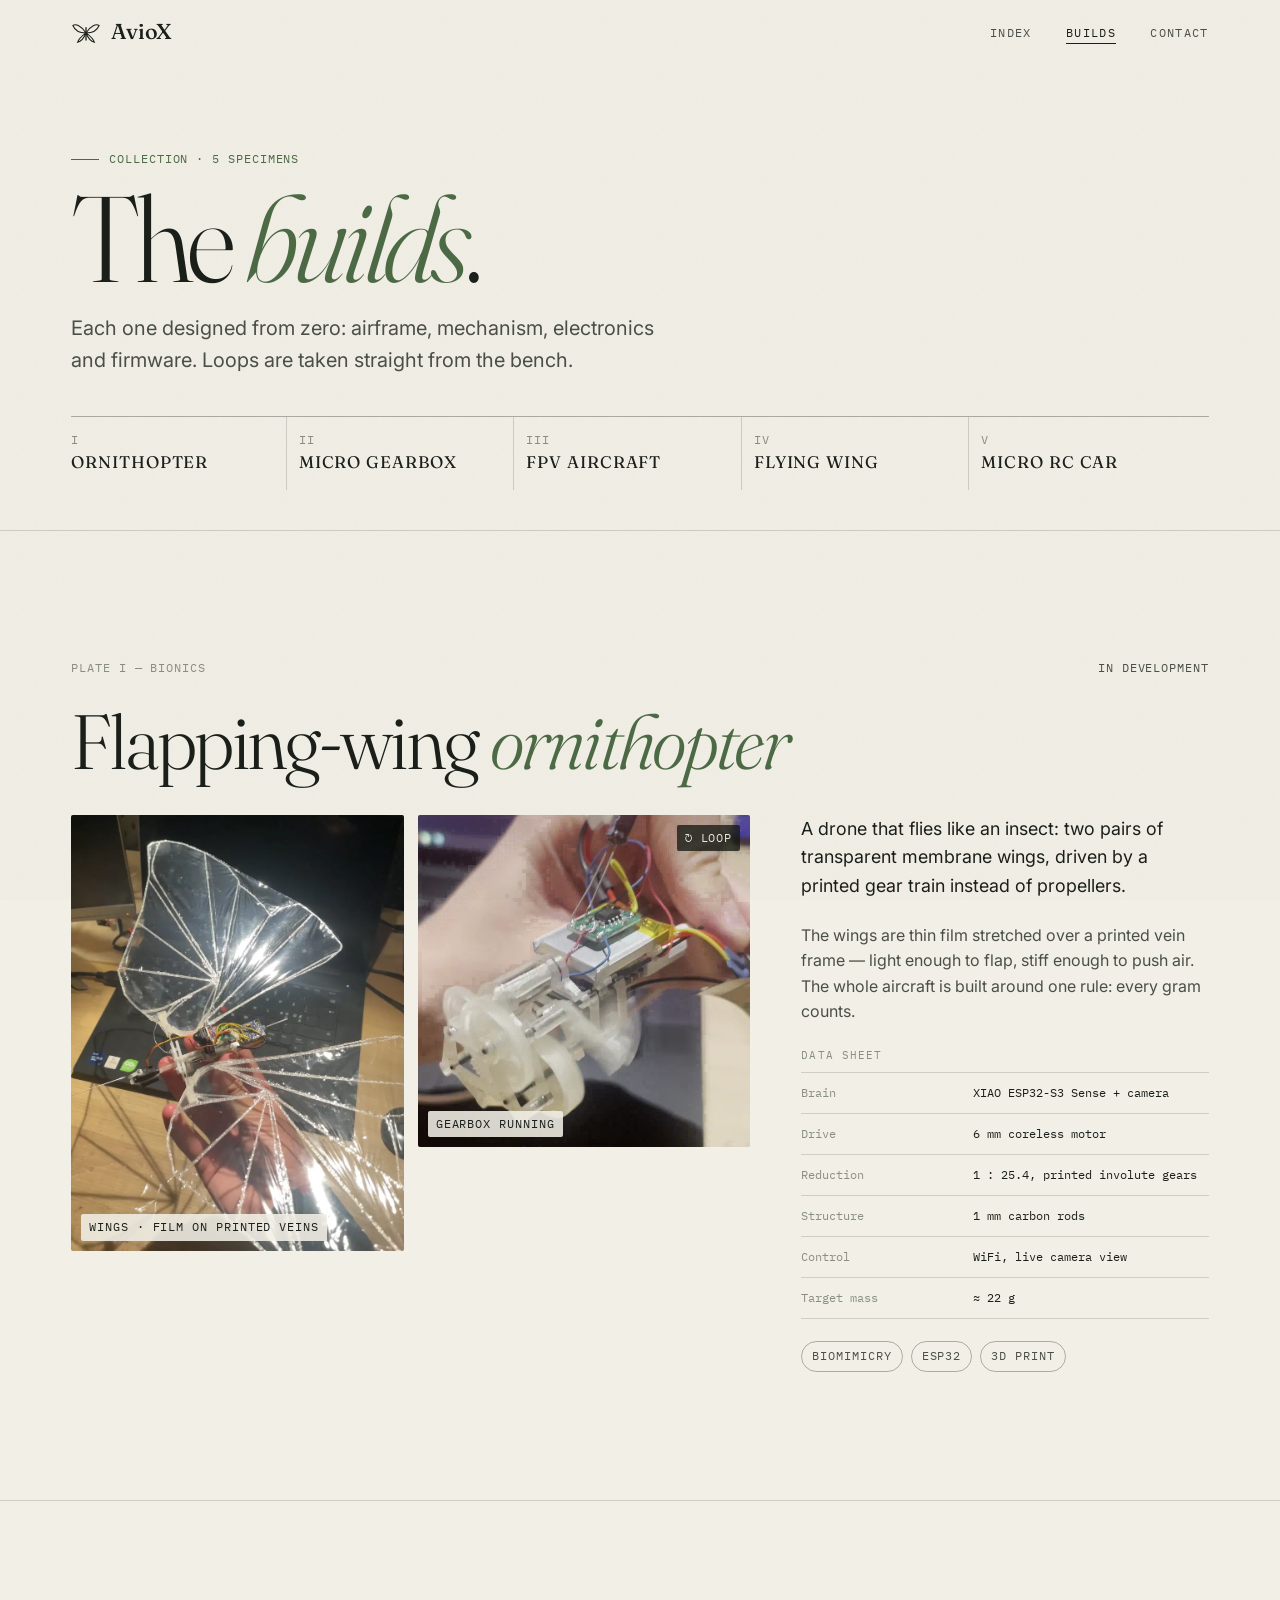
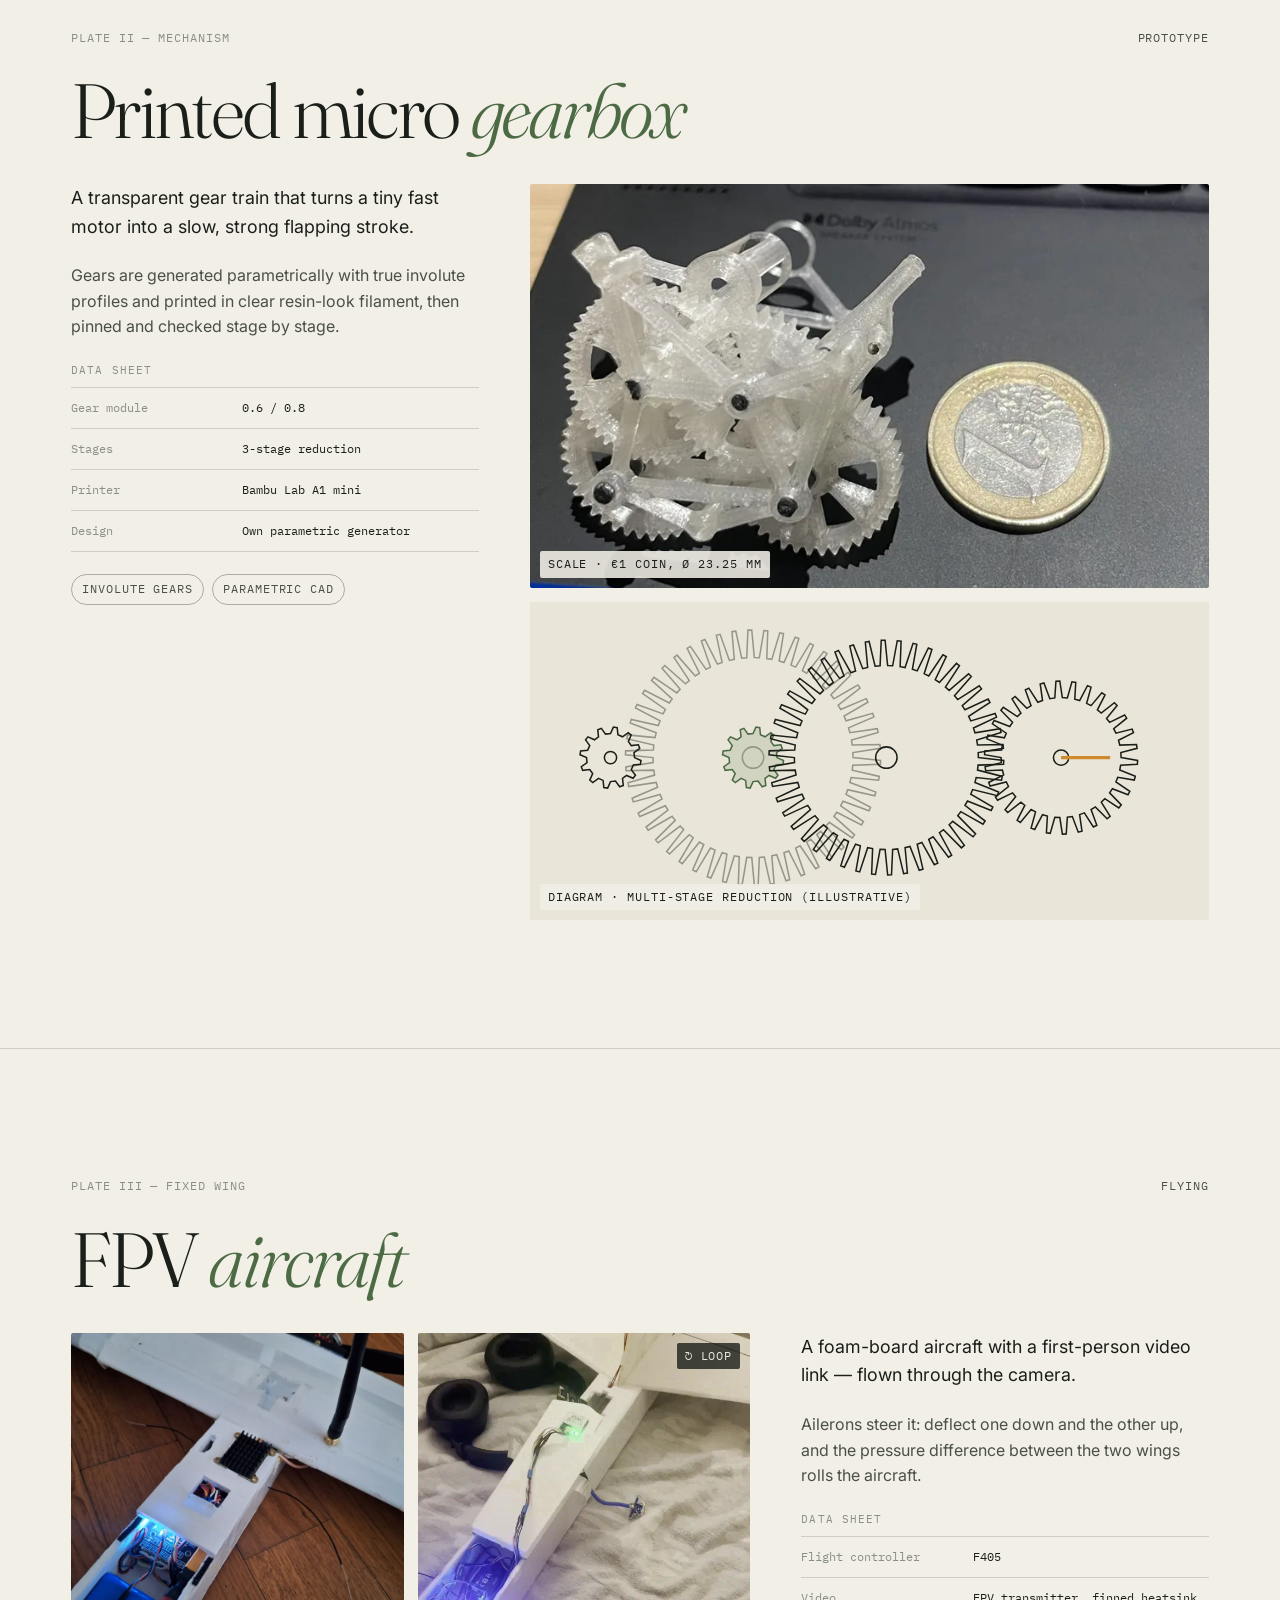
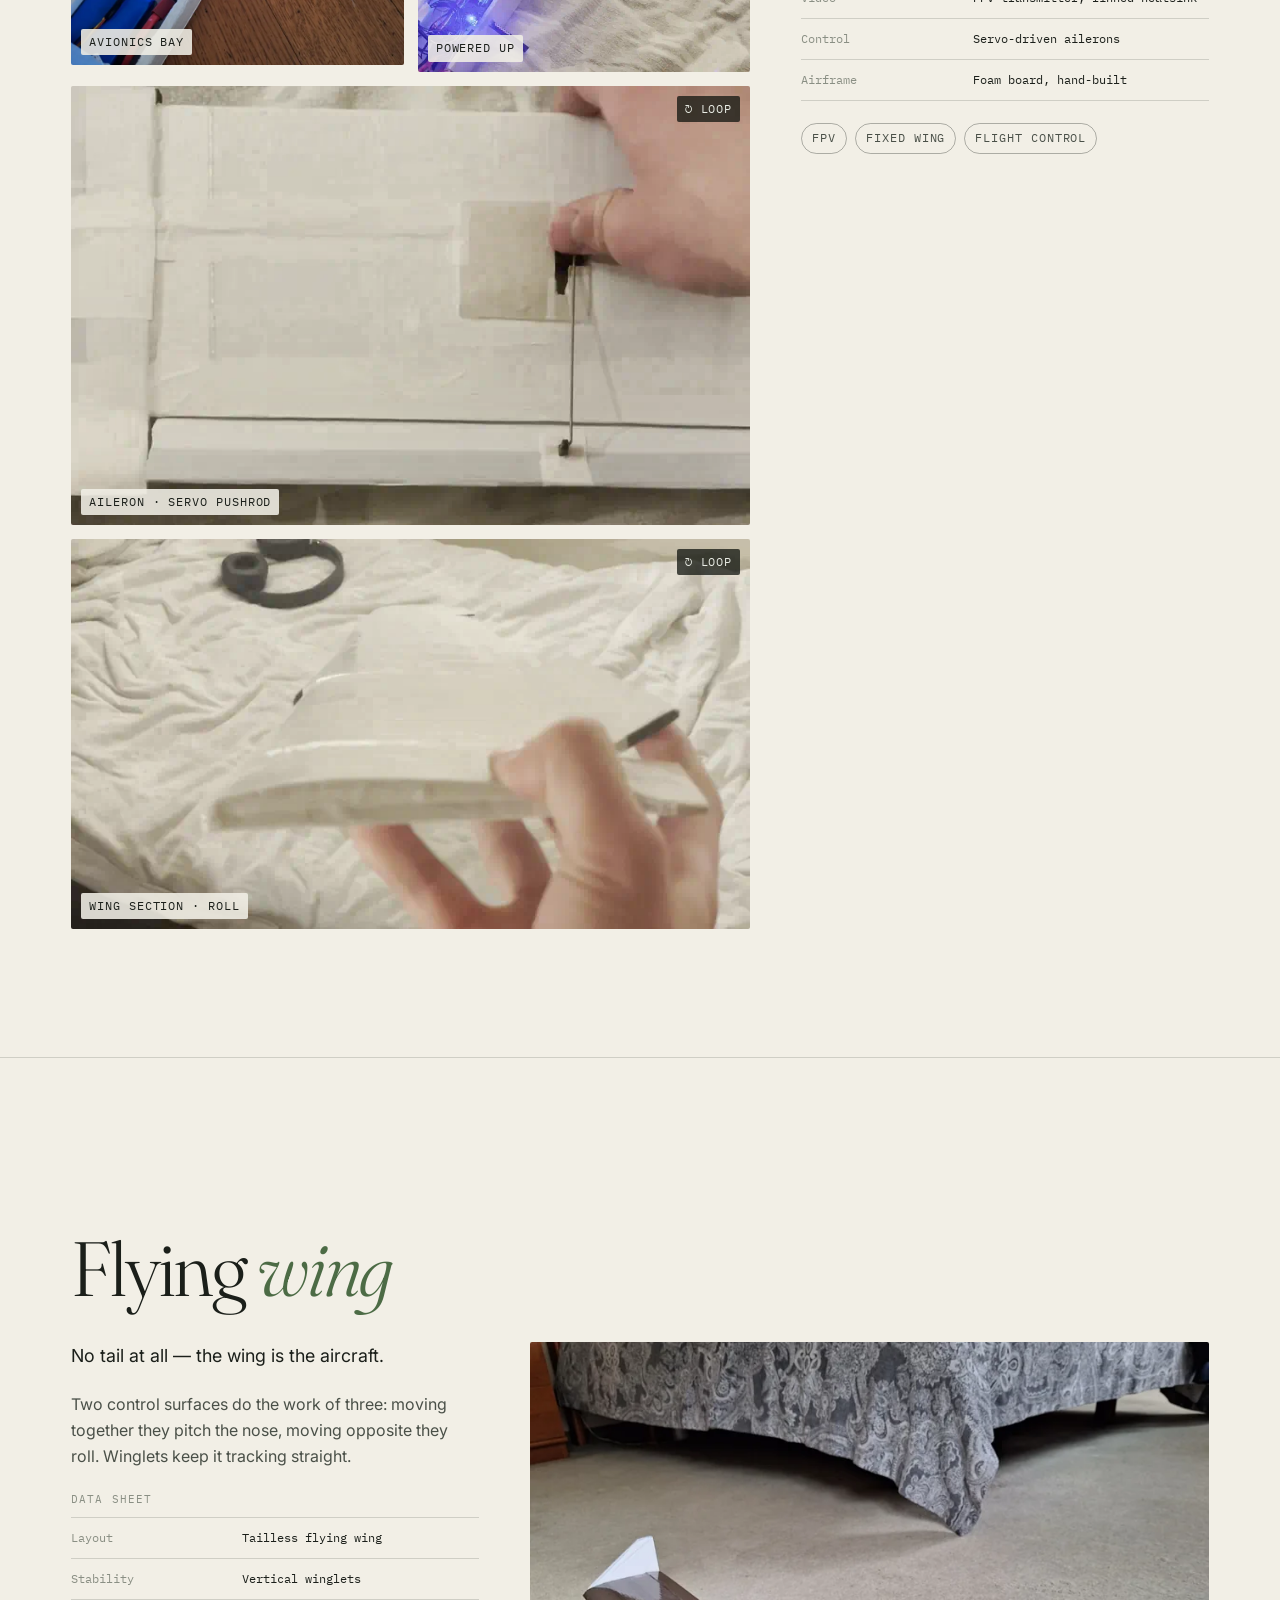
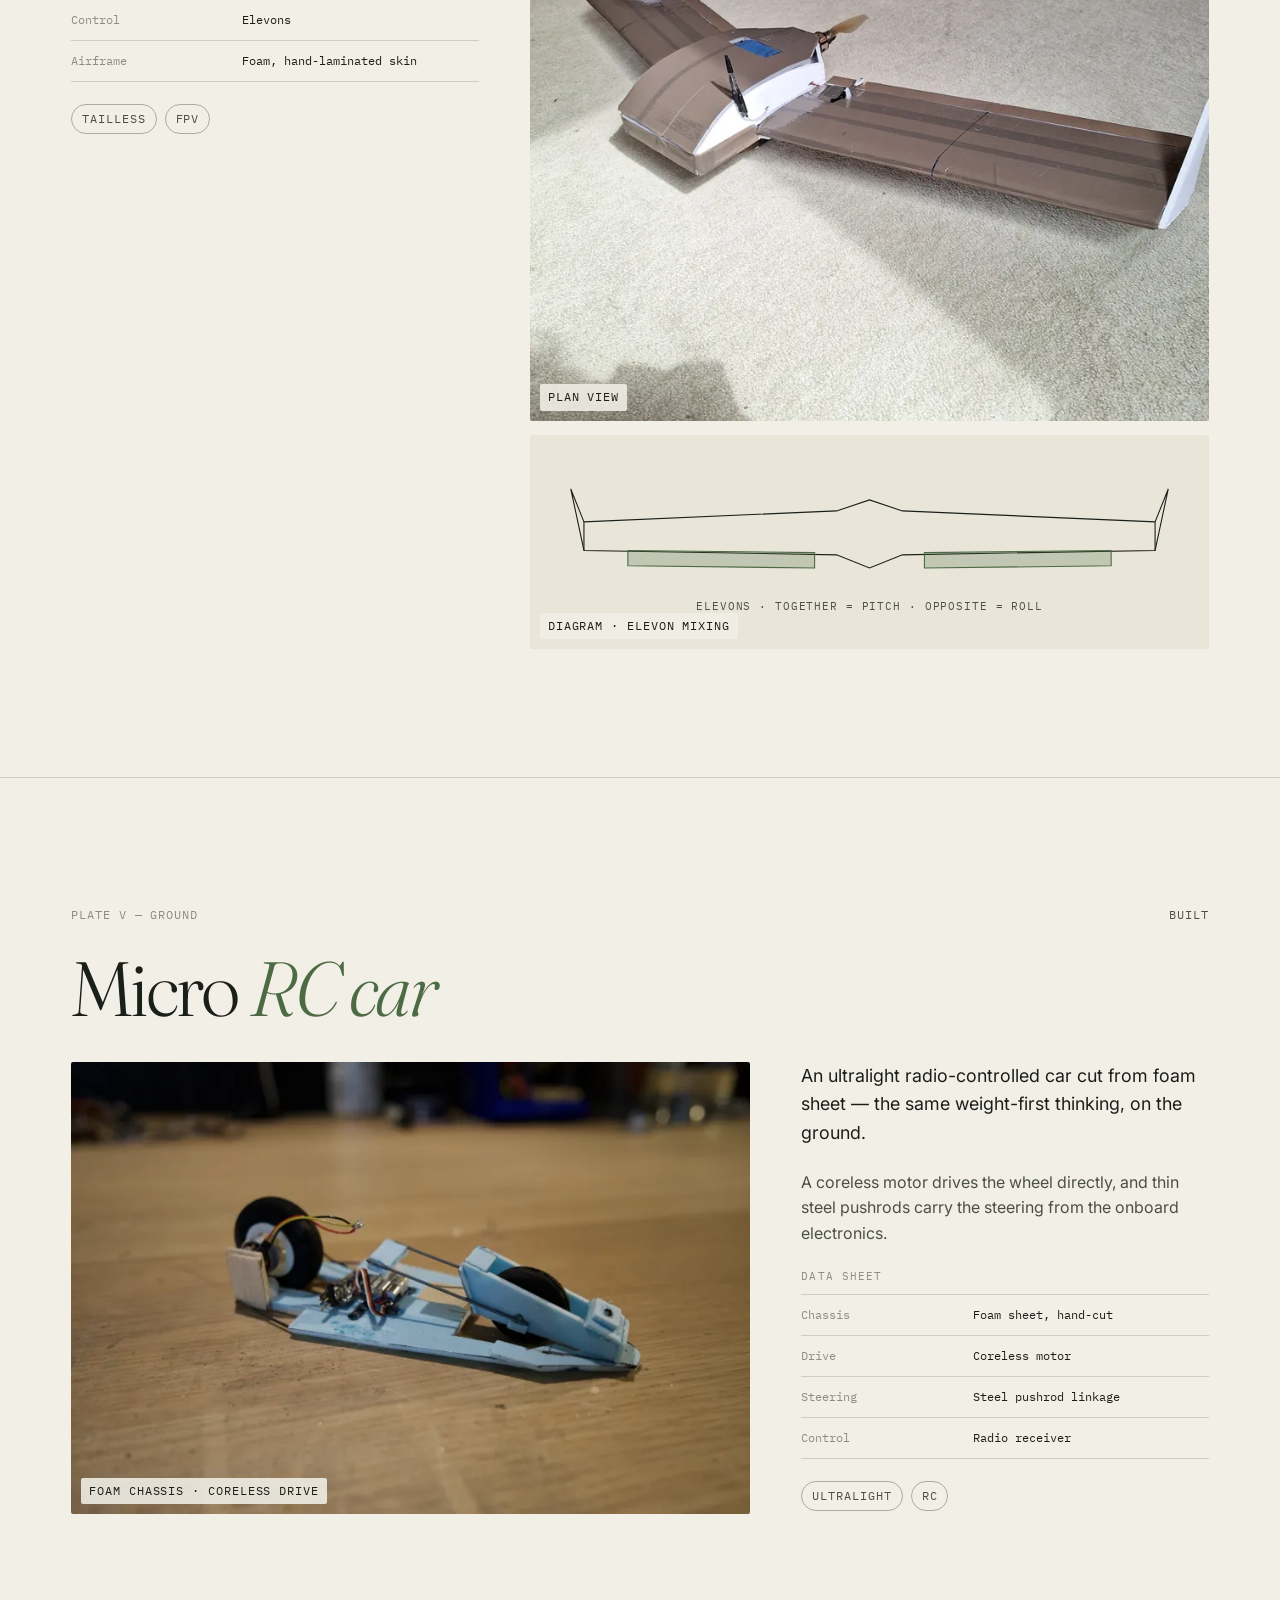
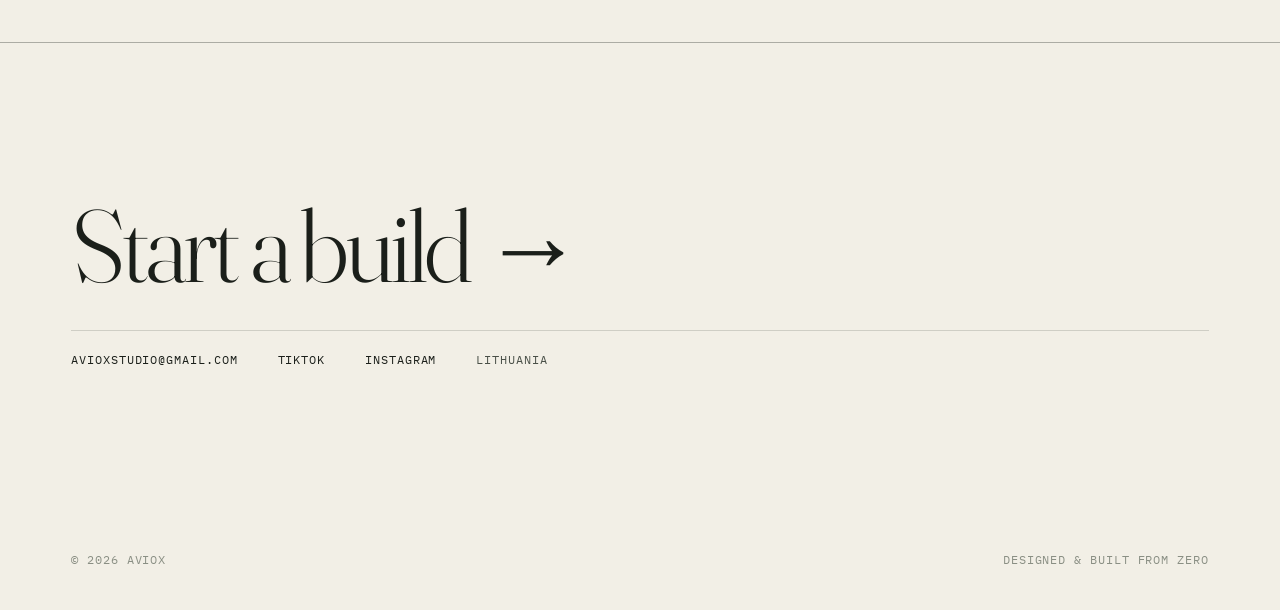
==== builds.html @ 26eced20 "Site v6: full homepage + Builds page with photos and animations Replaces the minimal single-file sit" ====
<!doctype html>
<html lang="en">
<head>
<meta charset="utf-8">
<meta name="viewport" content="width=device-width,initial-scale=1">
<title>Builds — AvioX ornithopters, FPV drones &amp; micro mechanisms</title>
<meta name="description" content="AvioX builds: a flapping-wing ornithopter, a printed micro gearbox, a fixed-wing FPV drone, a flying wing and a micro RC car — all designed and built from scratch.">
<link rel="canonical" href="https://aviox.pro/builds.html">
<meta name="theme-color" content="#f2efe6">
<meta property="og:type" content="website">
<meta property="og:site_name" content="AvioX">
<meta property="og:title" content="AvioX — builds">
<meta property="og:description" content="Ornithopter, micro gearbox, FPV aircraft, flying wing and micro RC car.">
<meta property="og:url" content="https://aviox.pro/builds.html">
<meta property="og:image" content="https://aviox.pro/media/og.jpg">
<meta name="twitter:card" content="summary_large_image">
<link rel="icon" href="favicon.svg" type="image/svg+xml"><link rel="icon" href="favicon-192.png" sizes="192x192" type="image/png"><link rel="apple-touch-icon" href="favicon-192.png">
<link rel="preconnect" href="https://fonts.googleapis.com"><link rel="preconnect" href="https://fonts.gstatic.com" crossorigin>
<link href="https://fonts.googleapis.com/css2?family=Fraunces:ital,opsz,wght@0,9..144,300;0,9..144,400;0,9..144,500;1,9..144,300;1,9..144,400&family=IBM+Plex+Mono:wght@400;500&family=Inter:wght@400;500&display=swap" rel="stylesheet">
<link rel="stylesheet" href="style.css">
<script type="application/ld+json">
{"@context":"https://schema.org","@type":"CollectionPage","name":"AvioX builds","url":"https://aviox.pro/builds.html","isPartOf":{"@type":"WebSite","name":"AvioX","url":"https://aviox.pro/"}}
</script>
</head>
<body>

<nav class="nav" aria-label="Main">
  <div class="wrap">
    <a class="brand" href="./" aria-label="AvioX home">
      <svg viewBox="0 0 32 32" aria-hidden="true"><path d="M16 17 C11 9 5 7 2 9 C4 14 9 17 16 17Z M16 17 C21 9 27 7 30 9 C28 14 23 17 16 17Z M16 17 C12 20 8 24 7 27 C11 26 14 22 16 17Z M16 17 C20 20 24 24 25 27 C21 26 18 22 16 17Z" fill="none" stroke="currentColor" stroke-width="1.1"/><line x1="16" y1="11" x2="16" y2="25" stroke="currentColor" stroke-width="1.4"/></svg>
      AvioX
    </a>
    <ul>
      <li><a class="link" href="./">Index</a></li>
      <li><a class="link" href="builds.html" aria-current="page">Builds</a></li>
      <li><a class="link" href="./#contact">Contact</a></li>
    </ul>
  </div>
</nav>

<header class="page-hero">
  <div class="wrap">
    <div class="eyebrow mono rv">Collection · 5 specimens</div>
    <h1 class="rv">The <em>builds</em>.</h1>
    <p class="lede rv">Each one designed from zero: airframe, mechanism, electronics and firmware. Loops are taken straight from the bench.</p>
    <ol class="index-list mono rv">
      <li><a href="#ornithopter"><span class="n">I</span><b>Ornithopter</b></a></li>
      <li><a href="#gearbox"><span class="n">II</span><b>Micro gearbox</b></a></li>
      <li><a href="#fpv-plane"><span class="n">III</span><b>FPV aircraft</b></a></li>
      <li><a href="#fpv-wing"><span class="n">IV</span><b>Flying wing</b></a></li>
      <li><a href="#micro-car"><span class="n">V</span><b>Micro RC car</b></a></li>
    </ol>
  </div>
</header>

<main>
<div class="specimens">

  <!-- I -->
  <section class="specimen" id="ornithopter">
    <div class="wrap">
      <div class="spec-top rv"><span class="mono plate-no">Plate I — Bionics</span><span class="mono muted">In development</span></div>
      <h2 class="rv">Flapping-wing <em>ornithopter</em></h2>
      <div class="spec-body">
        <div class="spec-media two">
          <figure class="rv" data-full="media/ornithopter-wings-1600.webp" style="aspect-ratio:960/1259">
            <img src="media/ornithopter-wings-800.webp" alt="Ornithopter held in hand: clear film wings with printed vein frame, ESP32 board and wiring" loading="lazy" width="800" height="1049">
            <figcaption class="mono">Wings · film on printed veins</figcaption>
          </figure>
          <figure class="rv" style="aspect-ratio:1/1;cursor:default">
            <img src="media/gearbox-flap.webp" alt="Loop: the ornithopter gearbox running, crank arms driving the flapping rods" loading="lazy" width="640" height="640">
            <span class="loop-badge mono">Loop</span>
            <figcaption class="mono">Gearbox running</figcaption>
          </figure>
        </div>
        <div class="spec-side rv">
          <p>A drone that flies like an insect: two pairs of transparent membrane wings, driven by a printed gear train instead of propellers.</p>
          <p>The wings are thin film stretched over a printed vein frame — light enough to flap, stiff enough to push air. The whole aircraft is built around one rule: every gram counts.</p>
          <table class="datasheet">
            <caption>Data sheet</caption>
            <tr><th>Brain</th><td>XIAO ESP32-S3 Sense + camera</td></tr>
            <tr><th>Drive</th><td>6 mm coreless motor</td></tr>
            <tr><th>Reduction</th><td>1 : 25.4, printed involute gears</td></tr>
            <tr><th>Structure</th><td>1 mm carbon rods</td></tr>
            <tr><th>Control</th><td>WiFi, live camera view</td></tr>
            <tr><th>Target mass</th><td>≈ 22 g</td></tr>
          </table>
          <div class="chips mono"><span class="chip">Biomimicry</span><span class="chip">ESP32</span><span class="chip">3D print</span></div>
        </div>
      </div>
    </div>
  </section>

  <!-- II -->
  <section class="specimen" id="gearbox">
    <div class="wrap">
      <div class="spec-top rv"><span class="mono plate-no">Plate II — Mechanism</span><span class="mono muted">Prototype</span></div>
      <h2 class="rv">Printed micro <em>gearbox</em></h2>
      <div class="spec-body">
        <div class="spec-media">
          <figure class="rv" data-full="media/gearbox-coin-1600.webp" style="aspect-ratio:1110/660">
            <img src="media/gearbox-coin-800.webp" alt="Clear printed gearbox with black pins next to a one euro coin for scale" loading="lazy" width="800" height="476">
            <figcaption class="mono">Scale · €1 coin, Ø 23.25 mm</figcaption>
          </figure>
          <figure class="rv" style="cursor:default;background:var(--paper-2);padding:10px">
            <svg viewBox="20 0 430 190" data-gears="3" aria-label="Animated gear train" style="fill:none;stroke:#1b1f1a;stroke-width:1;width:100%;height:auto">
              <g data-gear="66 95 12 18" data-period="3"><circle cx="66" cy="95" r="4"/></g>
              <g data-gear="159 95 50 75" data-period="12.5" data-dir="-1" style="opacity:.4"><circle cx="159" cy="95" r="7"/></g>
              <g data-gear="159 95 12 18" data-period="12.5" data-dir="-1" style="stroke:#4c6b45;fill:rgba(134,160,124,.25)"></g>
              <g data-gear="246 95 46 69" data-period="47.9"><circle cx="246" cy="95" r="7"/></g>
              <g data-gear="360 95 30 45" data-period="31.25" data-dir="-1"><circle cx="360" cy="95" r="5"/><line x1="360" y1="95" x2="392" y2="95" style="stroke:#d08a2e;stroke-width:2"/></g>
            </svg>
            <figcaption class="mono">Diagram · multi-stage reduction (illustrative)</figcaption>
          </figure>
        </div>
        <div class="spec-side rv">
          <p>A transparent gear train that turns a tiny fast motor into a slow, strong flapping stroke.</p>
          <p>Gears are generated parametrically with true involute profiles and printed in clear resin-look filament, then pinned and checked stage by stage.</p>
          <table class="datasheet">
            <caption>Data sheet</caption>
            <tr><th>Gear module</th><td>0.6 / 0.8</td></tr>
            <tr><th>Stages</th><td>3-stage reduction</td></tr>
            <tr><th>Printer</th><td>Bambu Lab A1 mini</td></tr>
            <tr><th>Design</th><td>Own parametric generator</td></tr>
          </table>
          <div class="chips mono"><span class="chip">Involute gears</span><span class="chip">Parametric CAD</span></div>
        </div>
      </div>
    </div>
  </section>

  <!-- III -->
  <section class="specimen" id="fpv-plane">
    <div class="wrap">
      <div class="spec-top rv"><span class="mono plate-no">Plate III — Fixed wing</span><span class="mono muted">Flying</span></div>
      <h2 class="rv">FPV <em>aircraft</em></h2>
      <div class="spec-body">
        <div class="spec-media two">
          <figure class="rv" data-full="media/fpv-avionics-1600.webp" style="aspect-ratio:1/1">
            <img src="media/fpv-avionics-800.webp" alt="Open fuselage showing F405 flight controller, battery, wiring and a finned video transmitter" loading="lazy" width="800" height="800">
            <figcaption class="mono">Avionics bay</figcaption>
          </figure>
          <figure class="rv" style="aspect-ratio:640/652;cursor:default">
            <img src="media/avionics-glow.webp" alt="Loop: flight controller LEDs glowing inside the fuselage" loading="lazy" width="640" height="652">
            <span class="loop-badge mono">Loop</span>
            <figcaption class="mono">Powered up</figcaption>
          </figure>
          <figure class="rv wide" style="aspect-ratio:720/466;cursor:default">
            <img src="media/aileron-servo.webp" alt="Loop: aileron moved by a servo pushrod on the wing" loading="lazy" width="720" height="466">
            <span class="loop-badge mono">Loop</span>
            <figcaption class="mono">Aileron · servo pushrod</figcaption>
          </figure>
          <figure class="rv wide" style="aspect-ratio:720/414;cursor:default">
            <img src="media/wing-section.webp" alt="Loop: wing section tilting to show how aileron deflection changes pressure" loading="lazy" width="720" height="414">
            <span class="loop-badge mono">Loop</span>
            <figcaption class="mono">Wing section · roll</figcaption>
          </figure>
        </div>
        <div class="spec-side rv">
          <p>A foam-board aircraft with a first-person video link — flown through the camera.</p>
          <p>Ailerons steer it: deflect one down and the other up, and the pressure difference between the two wings rolls the aircraft.</p>
          <table class="datasheet">
            <caption>Data sheet</caption>
            <tr><th>Flight controller</th><td>F405</td></tr>
            <tr><th>Video</th><td>FPV transmitter, finned heatsink</td></tr>
            <tr><th>Control</th><td>Servo-driven ailerons</td></tr>
            <tr><th>Airframe</th><td>Foam board, hand-built</td></tr>
          </table>
          <div class="chips mono"><span class="chip">FPV</span><span class="chip">Fixed wing</span><span class="chip">Flight control</span></div>
        </div>
      </div>
    </div>
  </section>

  <!-- IV -->
  <section class="specimen" id="fpv-wing">
    <div class="wrap">
      <div class="spec-top rv"><span class="mono plate-no">Plate IV — Tailless</span><span class="mono muted">Flying</span></div>
      <h2 class="rv">Flying <em>wing</em></h2>
      <div class="spec-body">
        <div class="spec-media">
          <figure class="rv" data-full="media/flying-wing-1600.webp" style="aspect-ratio:1/1">
            <img src="media/flying-wing-800.webp" alt="Tailless flying-wing drone with winglets, central pod and propeller" loading="lazy" width="800" height="800">
            <figcaption class="mono">Plan view</figcaption>
          </figure>
          <figure class="rv" style="cursor:default;background:var(--paper-2);padding:10px">
            <svg viewBox="0 0 600 170" aria-label="Animated diagram of elevons moving together for pitch and opposite for roll" style="width:100%;height:auto;fill:none;stroke:#1b1f1a;stroke-width:1">
              <path d="M40 70 L270 60 L300 50 L330 60 L560 70 L560 96 L330 100 L300 112 L270 100 L40 96 Z"/>
              <path d="M40 70 L28 40 L40 96" /><path d="M560 70 L572 40 L560 96"/>
              <g class="elevon-l"><path d="M80 96 L250 98 L250 112 L80 110 Z" style="fill:rgba(76,107,69,.25);stroke:#4c6b45"/></g>
              <g class="elevon-r"><path d="M350 98 L520 96 L520 110 L350 112 Z" style="fill:rgba(76,107,69,.25);stroke:#4c6b45"/></g>
              <text x="300" y="150" text-anchor="middle" style="font:10px 'IBM Plex Mono',monospace;letter-spacing:.08em;fill:#4a5048;stroke:none">ELEVONS · TOGETHER = PITCH · OPPOSITE = ROLL</text>
            </svg>
            <figcaption class="mono">Diagram · elevon mixing</figcaption>
          </figure>
        </div>
        <div class="spec-side rv">
          <p>No tail at all — the wing is the aircraft.</p>
          <p>Two control surfaces do the work of three: moving together they pitch the nose, moving opposite they roll. Winglets keep it tracking straight.</p>
          <table class="datasheet">
            <caption>Data sheet</caption>
            <tr><th>Layout</th><td>Tailless flying wing</td></tr>
            <tr><th>Stability</th><td>Vertical winglets</td></tr>
            <tr><th>Control</th><td>Elevons</td></tr>
            <tr><th>Airframe</th><td>Foam, hand-laminated skin</td></tr>
          </table>
          <div class="chips mono"><span class="chip">Tailless</span><span class="chip">FPV</span></div>
        </div>
      </div>
    </div>
  </section>

  <!-- V -->
  <section class="specimen" id="micro-car">
    <div class="wrap">
      <div class="spec-top rv"><span class="mono plate-no">Plate V — Ground</span><span class="mono muted">Built</span></div>
      <h2 class="rv">Micro <em>RC car</em></h2>
      <div class="spec-body">
        <div class="spec-media">
          <figure class="rv wide" data-full="media/micro-car-1600.webp" style="aspect-ratio:3/2">
            <img src="media/micro-car-800.webp" alt="Ultralight RC car with blue foam chassis, coreless motor, receiver and pushrods" loading="lazy" width="800" height="533">
            <figcaption class="mono">Foam chassis · coreless drive</figcaption>
          </figure>
        </div>
        <div class="spec-side rv">
          <p>An ultralight radio-controlled car cut from foam sheet — the same weight-first thinking, on the ground.</p>
          <p>A coreless motor drives the wheel directly, and thin steel pushrods carry the steering from the onboard electronics.</p>
          <table class="datasheet">
            <caption>Data sheet</caption>
            <tr><th>Chassis</th><td>Foam sheet, hand-cut</td></tr>
            <tr><th>Drive</th><td>Coreless motor</td></tr>
            <tr><th>Steering</th><td>Steel pushrod linkage</td></tr>
            <tr><th>Control</th><td>Radio receiver</td></tr>
          </table>
          <div class="chips mono"><span class="chip">Ultralight</span><span class="chip">RC</span></div>
        </div>
      </div>
    </div>
  </section>
</div>

  <section class="band contact" id="contact">
    <div class="wrap">
      <h2 class="rv"><a href="mailto:avioxstudio@gmail.com">Start a build →</a></h2>
      <div class="contact-row mono rv">
        <a href="mailto:avioxstudio@gmail.com">avioxstudio@gmail.com</a>
        <a href="https://www.tiktok.com/@www.aviox.lt" rel="me noopener" target="_blank">TikTok</a>
        <a href="https://www.instagram.com/www.aviox.lt/" rel="me noopener" target="_blank">Instagram</a>
        <span class="muted">Lithuania</span>
      </div>
    </div>
  </section>
</main>

<div class="lightbox" role="dialog" aria-label="Image viewer"><img alt=""></div>
<footer><div class="wrap mono"><span>© 2026 AvioX</span><span>Designed &amp; built from zero</span></div></footer>
<script src="main.js" defer></script>
</body>
</html>
---- style.css ----
/* AvioX — specimen-plate design system
   Nature (vellum, moss, wing veins) + engineering (hairlines, mono labels, LED amber) */
:root{
  --paper:#f2efe6; --paper-2:#e9e5d8; --ink:#1b1f1a; --ink-2:#4a5048; --ink-3:#8a8f84;
  --hair:rgba(27,31,26,.16); --hair-2:rgba(27,31,26,.32);
  --moss:#4c6b45; --moss-2:#86a07c; --amber:#d08a2e; --sky:#5f8796;
  --night:#11140f; --night-2:#1a1f18; --glow:#9db8ff;
  --serif:"Fraunces",Georgia,serif; --sans:"Inter",system-ui,sans-serif; --mono:"IBM Plex Mono",ui-monospace,monospace;
  --gutter:clamp(16px,4vw,56px); --max:1240px;
}
*{box-sizing:border-box;margin:0;padding:0}
html{scroll-behavior:smooth}
body{background:var(--paper);color:var(--ink);font:16px/1.6 var(--sans);-webkit-font-smoothing:antialiased;overflow-x:hidden}
img{display:block;max-width:100%;height:auto}
a{color:inherit}
::selection{background:var(--moss);color:var(--paper)}

/* paper grain */
body::before{content:"";position:fixed;inset:0;pointer-events:none;z-index:100;opacity:.35;mix-blend-mode:multiply;
  background-image:url("data:image/svg+xml,%3Csvg xmlns='http://www.w3.org/2000/svg' width='160' height='160'%3E%3Cfilter id='n'%3E%3CfeTurbulence type='fractalNoise' baseFrequency='.9' numOctaves='2' stitchTiles='stitch'/%3E%3CfeColorMatrix values='0 0 0 0 .1 0 0 0 0 .1 0 0 0 0 .08 0 0 0 .09 0'/%3E%3C/filter%3E%3Crect width='100%25' height='100%25' filter='url(%23n)'/%3E%3C/svg%3E")}

.wrap{max-width:var(--max);margin:0 auto;padding:0 var(--gutter)}
.mono{font-family:var(--mono);font-size:.72rem;letter-spacing:.08em;text-transform:uppercase}
.muted{color:var(--ink-2)}

/* ---------- nav ---------- */
.nav{position:fixed;top:0;left:0;right:0;z-index:50;transition:background .4s,border-color .4s;border-bottom:1px solid transparent}
.nav.scrolled{background:rgba(242,239,230,.86);backdrop-filter:blur(10px);-webkit-backdrop-filter:blur(10px);border-color:var(--hair)}
.nav .wrap{display:flex;align-items:center;justify-content:space-between;height:64px}
.brand{display:flex;align-items:center;gap:10px;text-decoration:none;font-family:var(--serif);font-size:1.35rem;font-weight:500;letter-spacing:-.01em}
.brand svg{width:30px;height:30px}
.nav ul{display:flex;gap:clamp(14px,3vw,34px);list-style:none}
.nav a.link{text-decoration:none;font-family:var(--mono);font-size:.72rem;letter-spacing:.12em;text-transform:uppercase;color:var(--ink-2);position:relative;padding:4px 0}
.nav a.link::after{content:"";position:absolute;left:0;right:100%;bottom:0;height:1px;background:var(--ink);transition:right .35s ease}
.nav a.link:hover::after,.nav a.link[aria-current]::after{right:0}
.nav a.link[aria-current]{color:var(--ink)}

/* ---------- hero ---------- */
.hero{position:relative;min-height:100svh;display:grid;align-items:center;padding:96px 0 48px;overflow:hidden}
#flow{position:absolute;inset:0;width:100%;height:100%}
.hero .wrap{position:relative;z-index:2;width:100%}
.hero-grid{display:grid;grid-template-columns:1.05fr .95fr;gap:40px;align-items:center}
.eyebrow{display:flex;align-items:center;gap:10px;color:var(--moss)}
.eyebrow::before{content:"";width:28px;height:1px;background:currentColor}
h1.title{font-family:var(--serif);font-weight:300;font-size:clamp(4.2rem,13vw,10.5rem);line-height:.86;letter-spacing:-.045em;margin:18px 0 22px}
h1.title em{font-style:italic;font-weight:300;color:var(--moss)}
.lede{font-size:clamp(1.05rem,1.6vw,1.25rem);max-width:30em;color:var(--ink-2)}
.lede strong{color:var(--ink);font-weight:500}
.hero-cta{display:flex;flex-wrap:wrap;gap:12px;margin-top:30px}
.btn{display:inline-flex;align-items:center;gap:10px;padding:13px 20px;border:1px solid var(--ink);border-radius:999px;text-decoration:none;font-family:var(--mono);font-size:.72rem;letter-spacing:.12em;text-transform:uppercase;transition:background .3s,color .3s}
.btn.solid{background:var(--ink);color:var(--paper)}
.btn:hover{background:var(--moss);border-color:var(--moss);color:var(--paper)}
.btn svg{width:14px;height:14px}
.hero-specimen{position:relative;aspect-ratio:1/1;max-width:560px;justify-self:end;width:100%}
.hero-specimen svg{width:100%;height:100%;overflow:visible}
.hero-foot{position:absolute;left:0;right:0;bottom:22px;z-index:2}
.hero-foot .wrap{display:flex;justify-content:space-between;gap:16px;color:var(--ink-3)}
.scroll-cue{display:flex;align-items:center;gap:10px}
.scroll-cue i{width:1px;height:34px;background:var(--hair-2);position:relative;overflow:hidden}
.scroll-cue i::after{content:"";position:absolute;left:0;top:-40%;width:1px;height:40%;background:var(--ink);animation:drip 2.2s ease-in-out infinite}
@keyframes drip{to{top:110%}}

/* flapping wing specimen */
.wing-l,.wing-r{transform-box:view-box;transform-origin:280px 300px}
.wing-l{animation:flapL 1.6s cubic-bezier(.45,0,.55,1) infinite}
.wing-r{animation:flapR 1.6s cubic-bezier(.45,0,.55,1) infinite}
/* plan view: a flapping wing reads as span foreshortening + a little sweep */
@keyframes flapL{0%,100%{transform:scaleX(1) rotate(0)}45%{transform:scaleX(.34) rotate(-7deg)}55%{transform:scaleX(.34) rotate(-7deg)}}
@keyframes flapR{0%,100%{transform:scaleX(1) rotate(0)}45%{transform:scaleX(.34) rotate(7deg)}55%{transform:scaleX(.34) rotate(7deg)}}
.body-line{stroke:var(--ink);stroke-width:1.4;fill:none;vector-effect:non-scaling-stroke}
.vein{fill:none;stroke:var(--ink);stroke-width:.9;vector-effect:non-scaling-stroke}
.membrane{fill:rgba(134,160,124,.10);stroke:var(--ink);stroke-width:1.2;vector-effect:non-scaling-stroke}
.callout line,.callout path{stroke:var(--ink-2);stroke-width:.8;fill:none;vector-effect:non-scaling-stroke;stroke-dasharray:3 3}
.callout text{font-family:var(--mono);font-size:10px;letter-spacing:.08em;fill:var(--ink-2);text-transform:uppercase}
.callout circle{fill:var(--paper);stroke:var(--ink);stroke-width:1}

/* ---------- sections ---------- */
section{position:relative}
.band{padding:clamp(80px,12vw,160px) 0}
.sec-head{display:grid;grid-template-columns:200px 1fr;gap:32px;margin-bottom:clamp(40px,6vw,72px)}
.sec-head .idx{color:var(--ink-3);padding-top:14px;border-top:1px solid var(--hair-2)}
.sec-head h2{font-family:var(--serif);font-weight:300;font-size:clamp(2.2rem,5.4vw,4.2rem);line-height:1;letter-spacing:-.03em;max-width:16em}
.sec-head h2 em{color:var(--moss)}
.sec-head p{margin-top:18px;max-width:38em;color:var(--ink-2)}

/* disciplines */
.disciplines{display:grid;grid-template-columns:repeat(3,1fr);border-top:1px solid var(--hair-2)}
.disc{padding:30px 28px 36px 0;border-right:1px solid var(--hair)}
.disc+.disc{padding-left:28px}
.disc:last-child{border-right:0}
.disc svg{width:100%;height:120px;margin-bottom:22px}
.disc h3{font-family:var(--serif);font-weight:400;font-size:1.6rem;letter-spacing:-.01em;margin-bottom:10px}
.disc p{color:var(--ink-2);font-size:.95rem}
.disc .mono{color:var(--moss);display:block;margin-bottom:12px}

/* scale strip */
.scale{background:var(--paper-2);border-block:1px solid var(--hair)}
.scale-grid{display:grid;grid-template-columns:1fr 1fr;gap:clamp(30px,6vw,80px);align-items:center}
.scale figure{position:relative}
.scale figure img{border-radius:2px}
.ruler{display:flex;align-items:flex-end;height:22px;margin-top:14px;border-bottom:1px solid var(--ink)}
.ruler i{flex:1;border-left:1px solid var(--ink);height:6px}
.ruler i:nth-child(5n+1){height:12px}
.ruler i:nth-child(10n+1){height:20px}
.stats{display:grid;grid-template-columns:1fr 1fr;gap:1px;background:var(--hair);border:1px solid var(--hair);margin-top:30px}
.stat{background:var(--paper-2);padding:20px}
.stat b{display:block;font-family:var(--serif);font-weight:300;font-size:clamp(2rem,4vw,2.9rem);letter-spacing:-.03em;line-height:1}
.stat span{color:var(--ink-2)}

/* dark lab band */
.lab{background:var(--night);color:#e9ece4}
.lab .sec-head .idx{color:#7d857a;border-color:rgba(233,236,228,.25)}
.lab .sec-head p,.lab .muted{color:#a9b0a4}
.lab .sec-head h2 em{color:var(--glow)}
.lab-grid{display:grid;grid-template-columns:1.2fr .8fr;gap:clamp(24px,4vw,56px);align-items:start}
.loop{position:relative;overflow:hidden;border-radius:3px;background:#000}
.loop img{width:100%;height:100%;object-fit:cover}
.loop .tag{position:absolute;left:12px;top:12px;padding:5px 9px;background:rgba(17,20,15,.72);backdrop-filter:blur(4px);color:#e9ece4;border-radius:2px}
.loop .tag::before{content:"";display:inline-block;width:6px;height:6px;border-radius:50%;background:var(--amber);margin-right:7px;animation:blink 1.4s steps(2) infinite;vertical-align:1px}
@keyframes blink{50%{opacity:.2}}
.signal{list-style:none;border-top:1px solid rgba(233,236,228,.2)}
.signal li{display:grid;grid-template-columns:28px 1fr;gap:12px;padding:16px 0;border-bottom:1px solid rgba(233,236,228,.12)}
.signal li b{display:block;font-weight:500;margin-bottom:2px}
.signal li span.n{color:var(--glow)}
.lab svg.trace{width:100%;height:60px;margin-top:22px}
.trace path{fill:none;stroke:var(--glow);stroke-width:1.2;stroke-dasharray:6 600;animation:trace 3.4s linear infinite}
.trace .base{stroke:rgba(233,236,228,.18);stroke-dasharray:none;animation:none}
@keyframes trace{to{stroke-dashoffset:-606}}

/* featured plates (home) */
.plates{display:grid;grid-template-columns:repeat(12,1fr);gap:clamp(16px,2.4vw,28px)}
.plate{position:relative;text-decoration:none;display:block}
.plate .frame{overflow:hidden;background:var(--paper-2);border-radius:2px}
.plate .frame img{width:100%;aspect-ratio:4/5;object-fit:cover;transition:transform 1.2s cubic-bezier(.2,.7,.2,1),filter .6s;filter:saturate(.85)}
.plate:hover .frame img{transform:scale(1.04);filter:saturate(1)}
.plate .cap{display:flex;justify-content:space-between;gap:12px;padding-top:12px;border-top:1px solid var(--hair-2);margin-top:12px}
.plate h3{font-family:var(--serif);font-weight:400;font-size:1.3rem;letter-spacing:-.01em}
.plate:nth-child(1){grid-column:1/6}
.plate:nth-child(2){grid-column:7/13;margin-top:120px}
.plate:nth-child(3){grid-column:3/9;margin-top:40px}
.plate:nth-child(2) .frame img{aspect-ratio:4/3}
.plate:nth-child(3) .frame img{aspect-ratio:16/10}

/* contact */
.contact{border-top:1px solid var(--hair-2)}
.contact h2{font-family:var(--serif);font-weight:300;font-size:clamp(2.6rem,8vw,6.4rem);line-height:.95;letter-spacing:-.04em}
.contact h2 a{text-decoration:none;background:linear-gradient(var(--moss),var(--moss)) 0 100%/0 2px no-repeat;transition:background-size .5s}
.contact h2 a:hover{background-size:100% 2px}
.contact-row{display:flex;flex-wrap:wrap;gap:12px 40px;margin-top:36px;padding-top:20px;border-top:1px solid var(--hair)}
.contact-row a{text-decoration:none}
.contact-row a:hover{color:var(--moss)}
footer{padding:28px 0 40px;color:var(--ink-3)}
footer .wrap{display:flex;justify-content:space-between;gap:16px;flex-wrap:wrap}

/* ---------- builds page ---------- */
.page-hero{padding:150px 0 40px;position:relative;overflow:hidden}
.page-hero h1{font-family:var(--serif);font-weight:300;font-size:clamp(3.2rem,10vw,7.6rem);line-height:.9;letter-spacing:-.045em;margin:16px 0 18px}
.page-hero h1 em{color:var(--moss)}
.index-list{list-style:none;display:grid;grid-template-columns:repeat(5,1fr);border-top:1px solid var(--hair-2);margin-top:40px}
.index-list a{display:block;padding:14px 12px 14px 0;text-decoration:none;border-right:1px solid var(--hair);margin-right:12px;transition:color .3s}
.index-list li:last-child a{border-right:0}
.index-list a:hover{color:var(--moss)}
.index-list .n{color:var(--ink-3);display:block}
.index-list b{font-family:var(--serif);font-weight:400;font-size:1.05rem}

.specimen{padding:clamp(70px,10vw,130px) 0;border-top:1px solid var(--hair)}
.spec-top{display:flex;justify-content:space-between;align-items:baseline;gap:20px;margin-bottom:28px}
.spec-top .plate-no{color:var(--ink-3)}
.specimen h2{font-family:var(--serif);font-weight:300;font-size:clamp(2.4rem,6vw,4.8rem);line-height:.95;letter-spacing:-.035em}
.specimen h2 em{color:var(--moss)}
.spec-body{display:grid;grid-template-columns:1.25fr .75fr;gap:clamp(24px,4vw,60px);margin-top:36px}
.spec-media{display:grid;gap:14px}
.spec-media.two{grid-template-columns:1fr 1fr}
.spec-media figure{position:relative;overflow:hidden;background:var(--paper-2);border-radius:2px;cursor:zoom-in}
.spec-media figure img{width:100%;height:100%;object-fit:cover}
.spec-media figure.wide{grid-column:1/-1}
.spec-media figcaption{position:absolute;left:10px;bottom:10px;padding:4px 8px;background:rgba(242,239,230,.88);border-radius:2px}
.loop-badge{position:absolute;right:10px;top:10px;padding:4px 8px;background:rgba(17,20,15,.75);color:#e9ece4;border-radius:2px}
.loop-badge::before{content:"↻ ";}
.spec-side p{color:var(--ink-2);margin-bottom:22px}
.spec-side p:first-child{font-size:1.12rem;color:var(--ink)}
.datasheet{width:100%;border-collapse:collapse;font-family:var(--mono);font-size:.78rem}
.datasheet caption{text-align:left;color:var(--ink-3);padding-bottom:8px;letter-spacing:.1em;text-transform:uppercase;font-size:.68rem}
.datasheet th,.datasheet td{padding:10px 0;border-top:1px solid var(--hair);text-align:left;vertical-align:top}
.datasheet th{color:var(--ink-3);font-weight:400;width:42%;padding-right:12px}
.datasheet tr:last-child td,.datasheet tr:last-child th{border-bottom:1px solid var(--hair)}
.chips{display:flex;flex-wrap:wrap;gap:8px;margin-top:22px}
.chip{padding:5px 10px;border:1px solid var(--hair-2);border-radius:999px;color:var(--ink-2)}
.specimen:nth-of-type(even) .spec-body{grid-template-columns:.75fr 1.25fr}
.specimen:nth-of-type(even) .spec-media{order:2}

/* lightbox */
.lightbox{position:fixed;inset:0;z-index:200;background:rgba(17,20,15,.94);display:none;align-items:center;justify-content:center;padding:24px;cursor:zoom-out}
.lightbox.open{display:flex}
.lightbox img{max-height:92vh;max-width:96vw;width:auto;object-fit:contain}

/* reveal */
.rv{opacity:0;transform:translateY(26px);transition:opacity 1s cubic-bezier(.2,.7,.2,1),transform 1s cubic-bezier(.2,.7,.2,1)}
.rv.in{opacity:1;transform:none}
.draw path,.draw line{stroke-dasharray:var(--len,600);stroke-dashoffset:var(--len,600);transition:stroke-dashoffset 2.2s cubic-bezier(.3,.6,.2,1)}
.draw.in path,.draw.in line{stroke-dashoffset:0}

/* ---------- responsive ---------- */
@media (max-width:900px){
  .hero-grid,.scale-grid,.lab-grid,.spec-body,.specimen:nth-of-type(even) .spec-body{grid-template-columns:1fr}
  .specimen:nth-of-type(even) .spec-media{order:0}
  .hero-specimen{justify-self:center;max-width:420px;margin-top:-10px}
  .sec-head{grid-template-columns:1fr;gap:14px}
  .disciplines{grid-template-columns:1fr}
  .disc,.disc+.disc{padding:26px 0;border-right:0;border-bottom:1px solid var(--hair)}
  .plates{grid-template-columns:1fr}
  .plate:nth-child(n){grid-column:auto;margin-top:0}
  .index-list{grid-template-columns:1fr 1fr}
  .index-list a{border-right:0;border-bottom:1px solid var(--hair);margin-right:0}
}
@media (max-width:560px){
  .nav ul{gap:16px}
  .spec-media.two{grid-template-columns:1fr}
  .stats{grid-template-columns:1fr 1fr}
  .hero-foot .wrap span:last-child{display:none}
}
@media (prefers-reduced-motion:reduce){
  *,*::before,*::after{animation:none!important;transition:none!important}
  .rv{opacity:1;transform:none}
}

/* elevon mixing diagram */
.elevon-l,.elevon-r{transform-box:fill-box;transform-origin:50% 0}
.elevon-l{animation:elevL 6s ease-in-out infinite}
.elevon-r{animation:elevR 6s ease-in-out infinite}
@keyframes elevL{0%,100%{transform:scaleY(1)}20%,35%{transform:scaleY(2.2)}55%,70%{transform:scaleY(2.2)}85%{transform:scaleY(.3)}}
@keyframes elevR{0%,100%{transform:scaleY(1)}20%,35%{transform:scaleY(2.2)}55%,70%{transform:scaleY(.3)}85%{transform:scaleY(2.2)}}
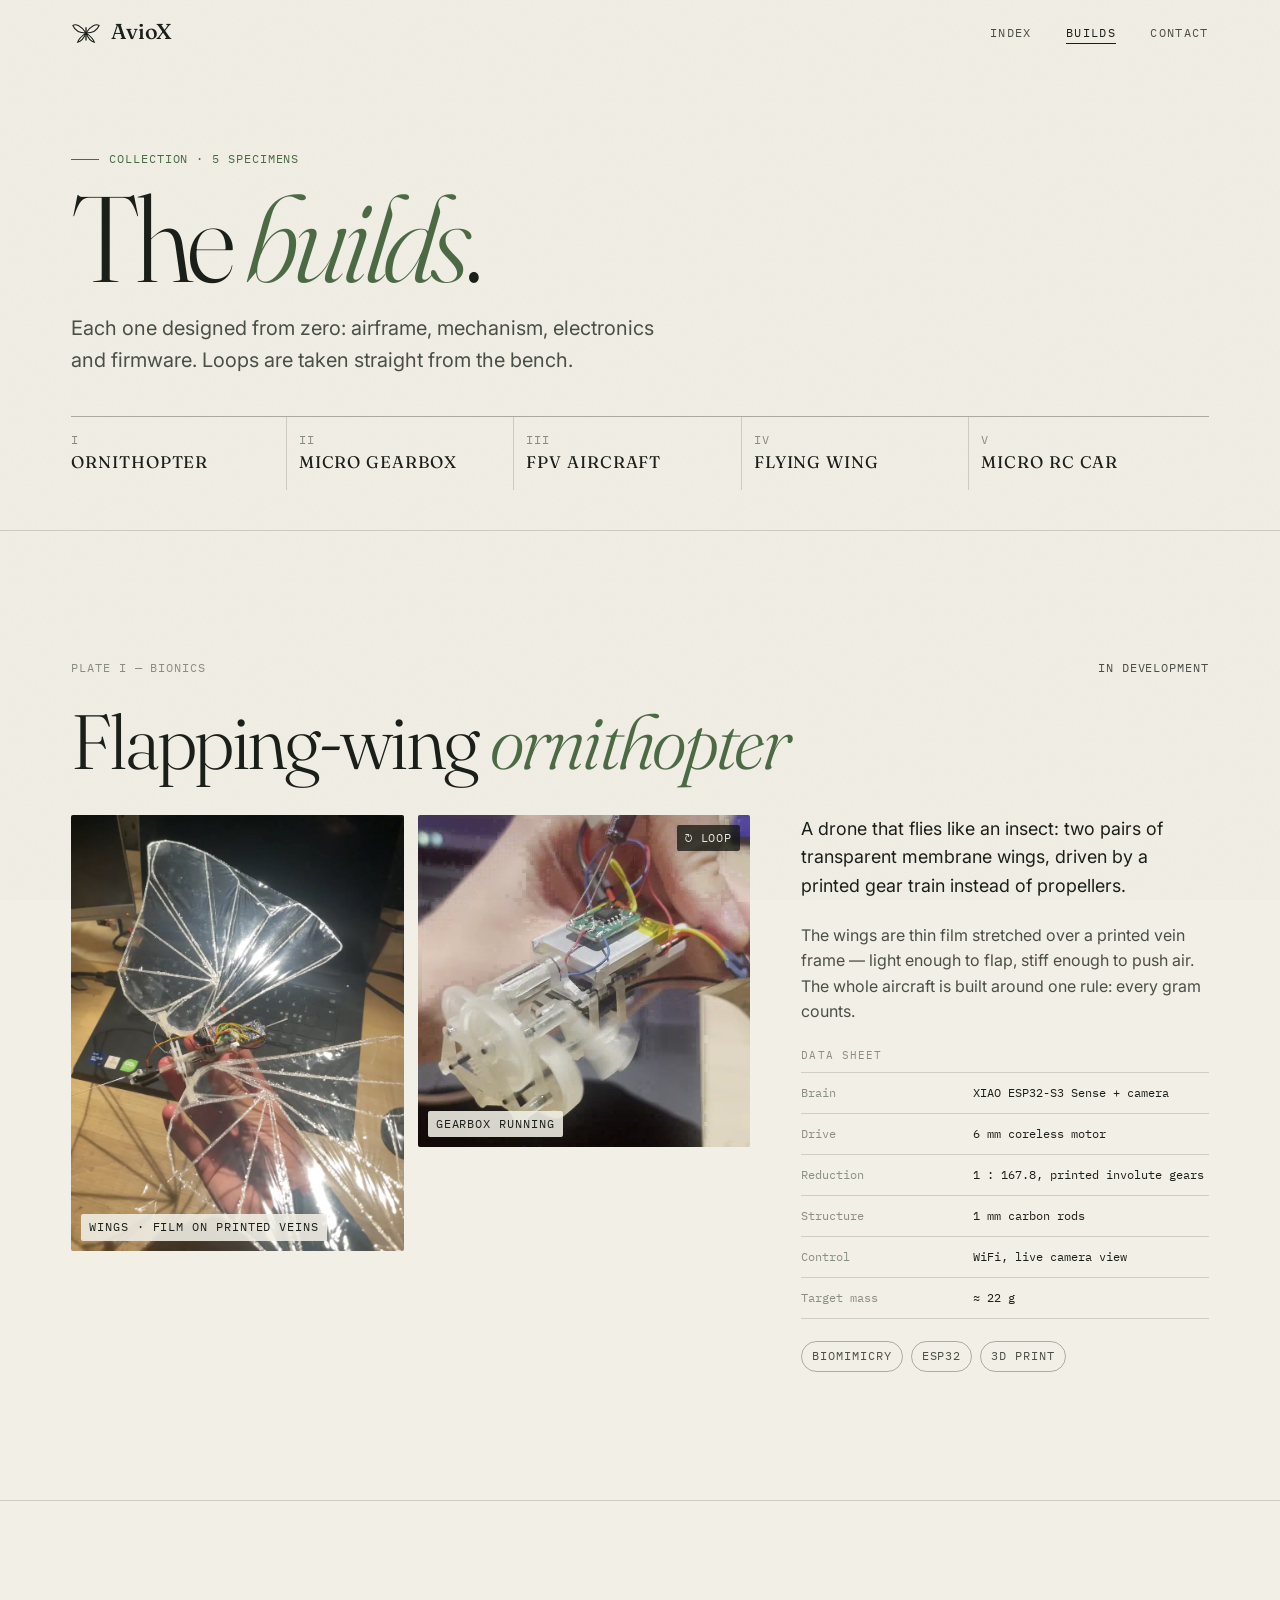
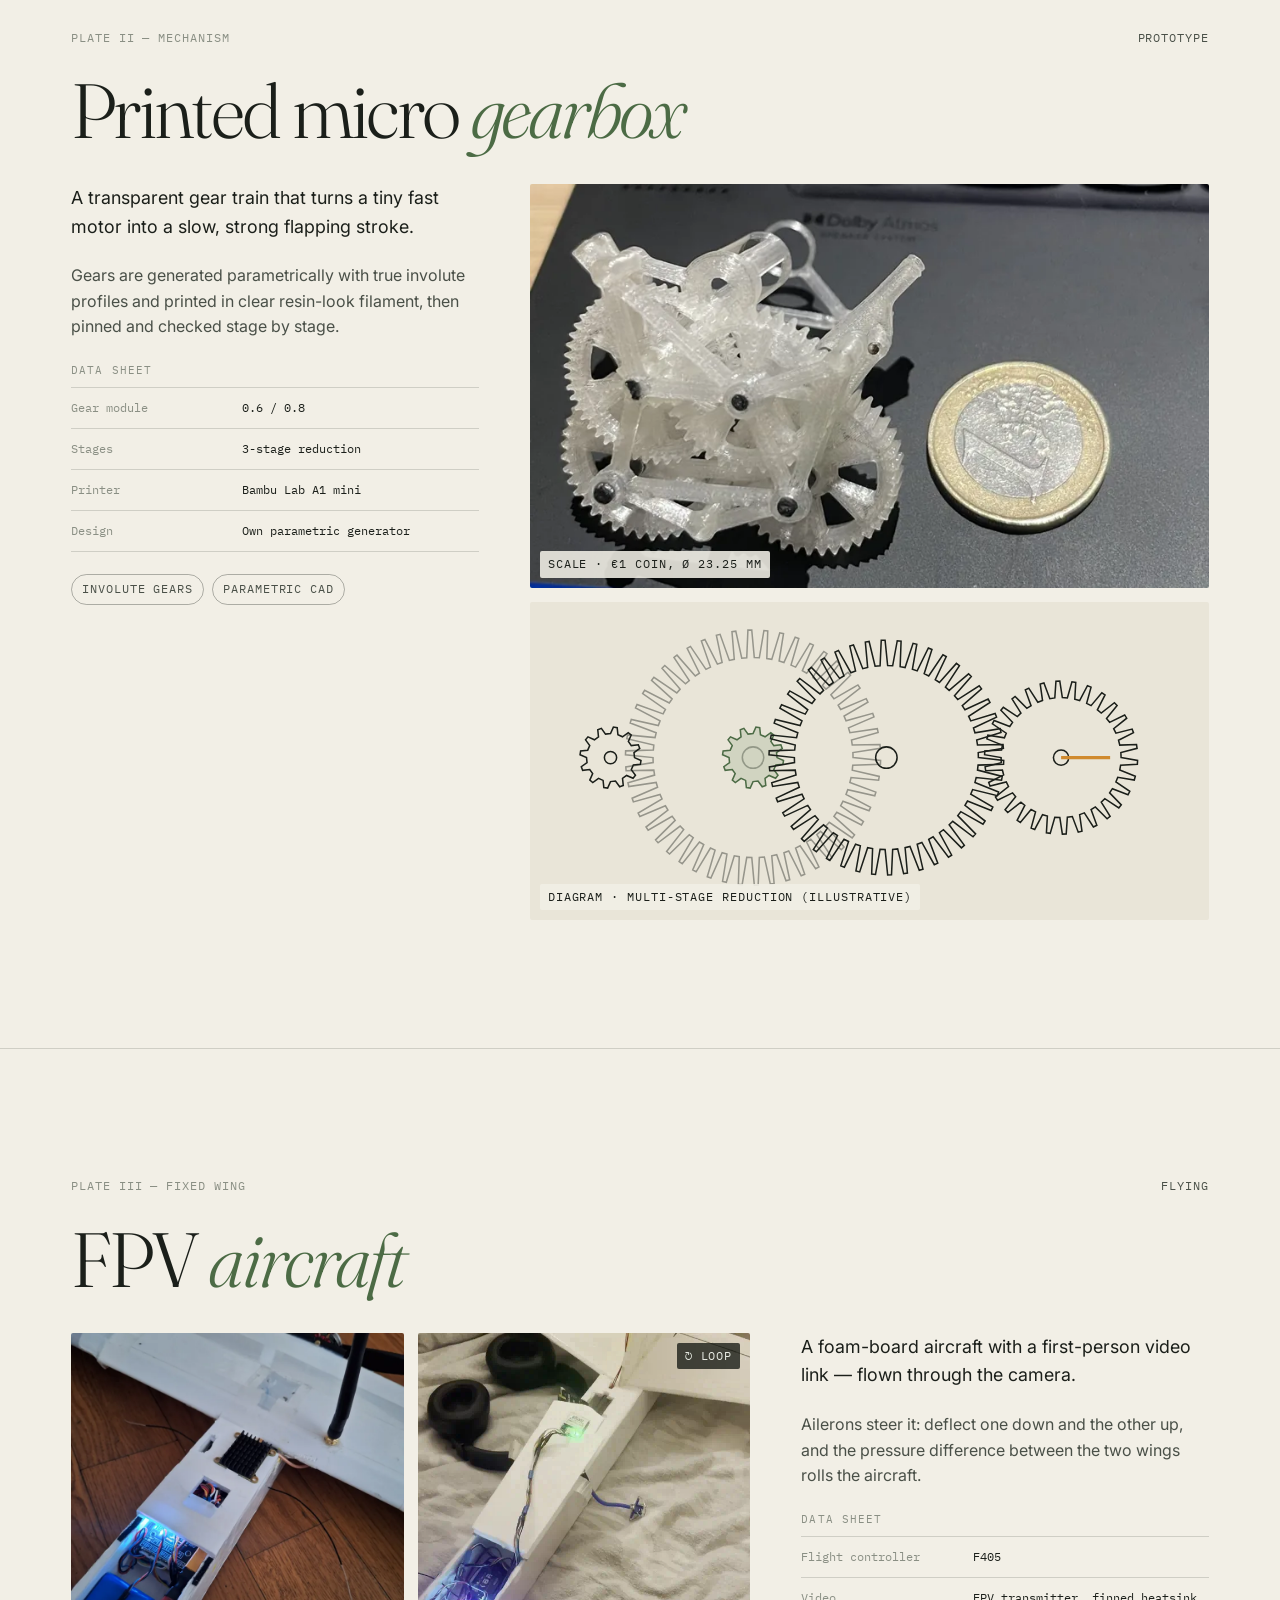
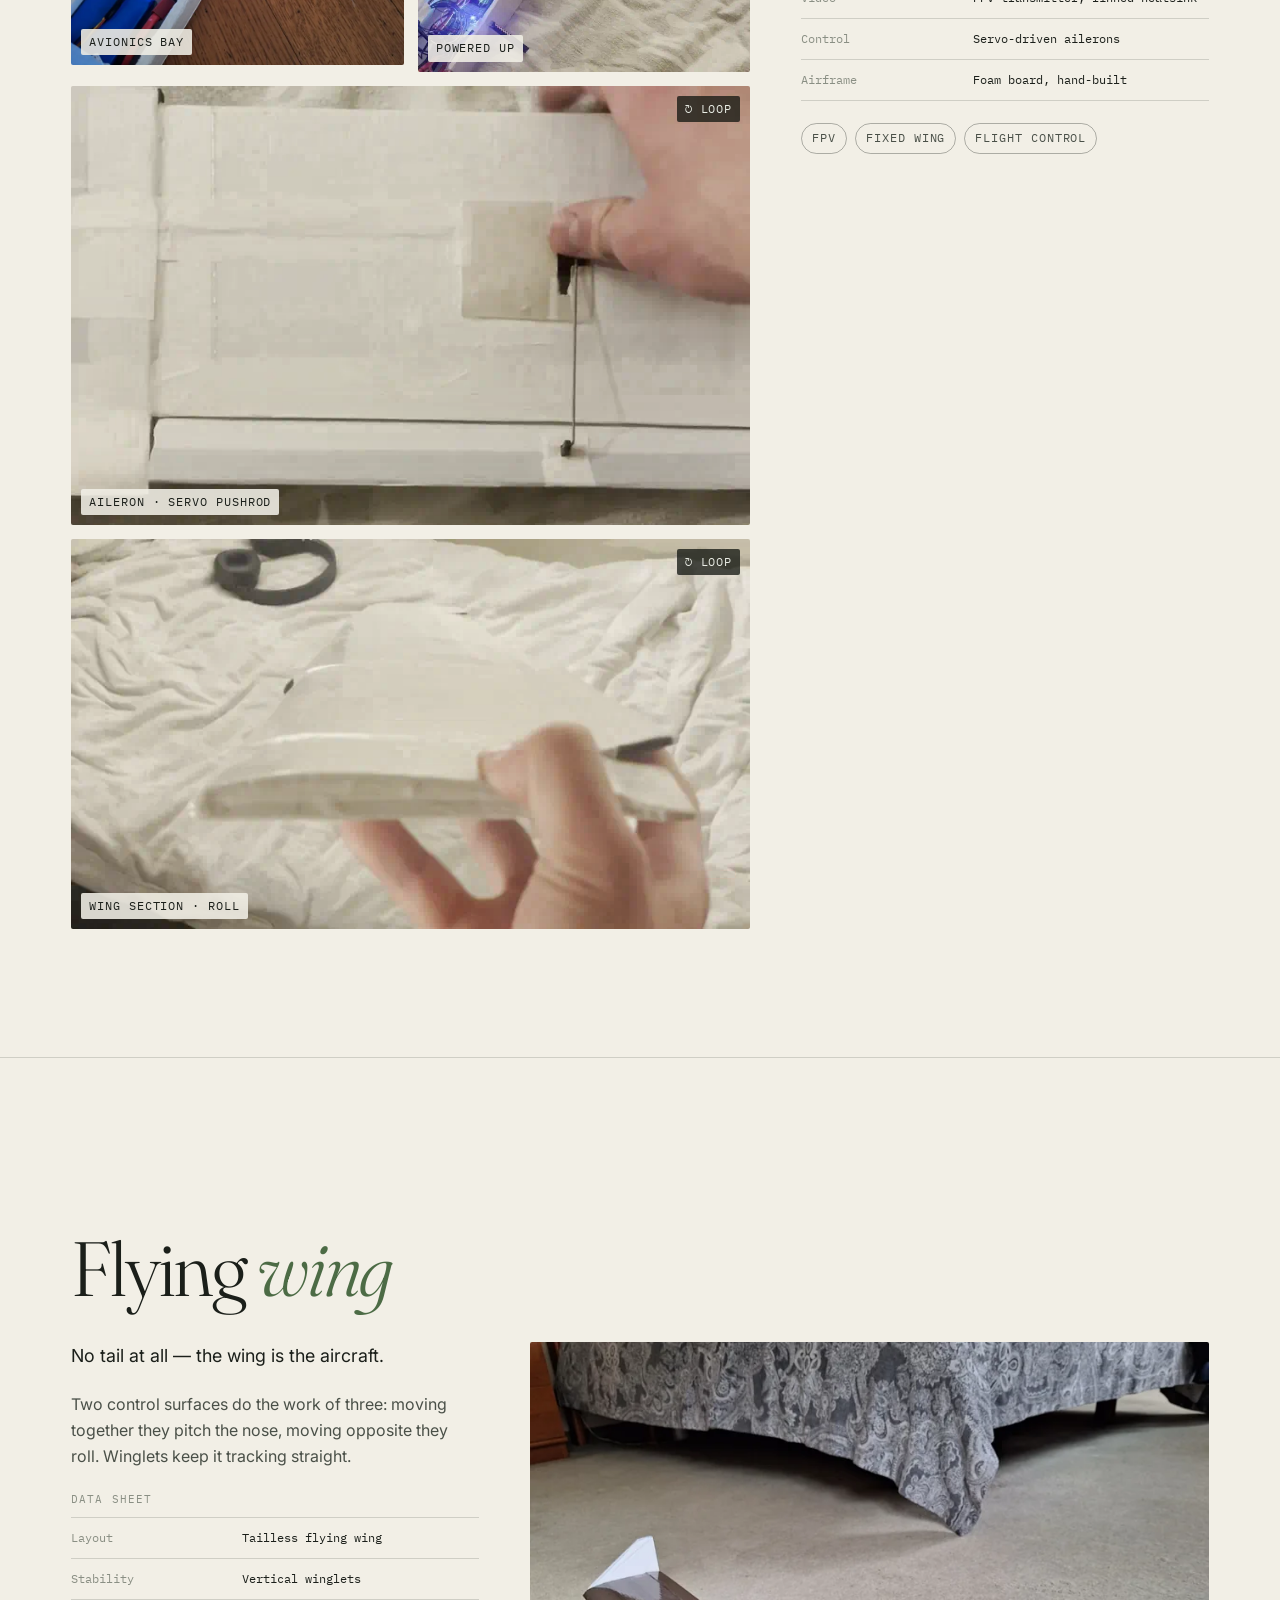
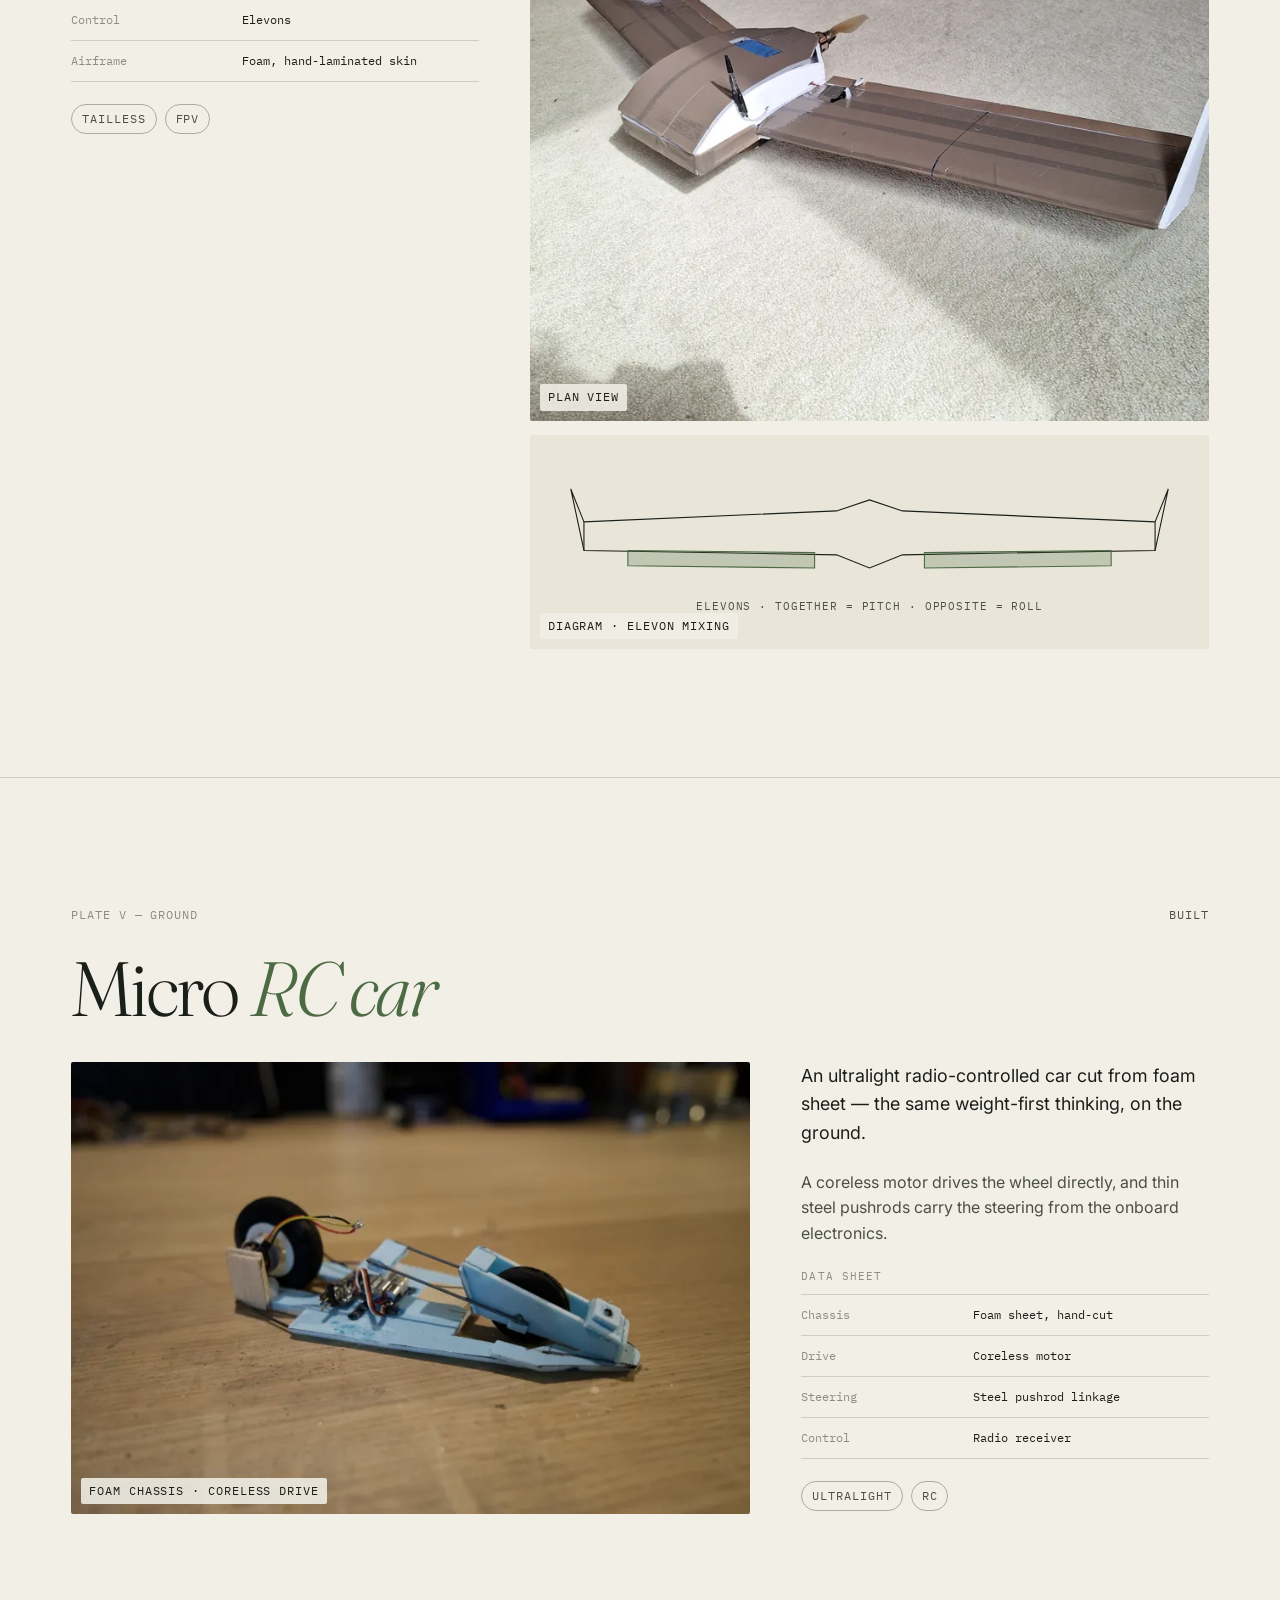
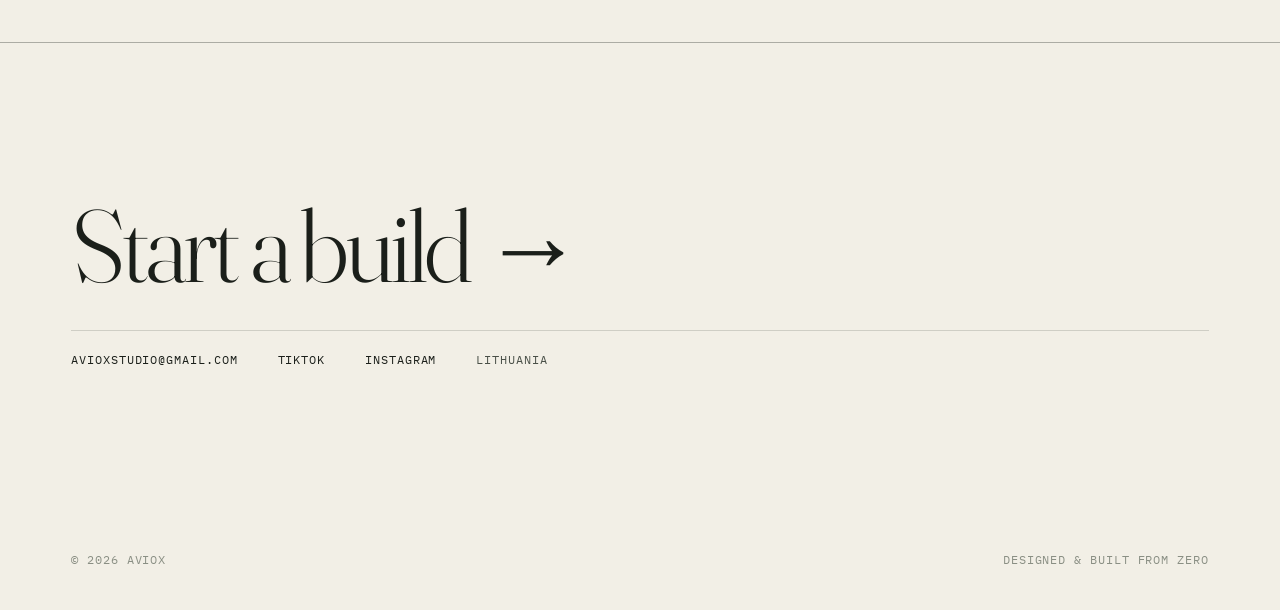
==== commit ed734c48: "Fix Instagram links (@avio_x_ig), drop founder name, reduction 1:167.8 - Instagram footer links + Or" ====
--- a/builds.html
+++ b/builds.html
@@ -80,7 +80,7 @@
             <caption>Data sheet</caption>
             <tr><th>Brain</th><td>XIAO ESP32-S3 Sense + camera</td></tr>
             <tr><th>Drive</th><td>6 mm coreless motor</td></tr>
-            <tr><th>Reduction</th><td>1 : 25.4, printed involute gears</td></tr>
+            <tr><th>Reduction</th><td>1 : 167.8, printed involute gears</td></tr>
             <tr><th>Structure</th><td>1 mm carbon rods</td></tr>
             <tr><th>Control</th><td>WiFi, live camera view</td></tr>
             <tr><th>Target mass</th><td>≈ 22 g</td></tr>
@@ -245,7 +245,7 @@
       <div class="contact-row mono rv">
         <a href="mailto:avioxstudio@gmail.com">avioxstudio@gmail.com</a>
         <a href="https://www.tiktok.com/@www.aviox.lt" rel="me noopener" target="_blank">TikTok</a>
-        <a href="https://www.instagram.com/www.aviox.lt/" rel="me noopener" target="_blank">Instagram</a>
+        <a href="https://www.instagram.com/avio_x_ig/" rel="me noopener" target="_blank">Instagram</a>
         <span class="muted">Lithuania</span>
       </div>
     </div>
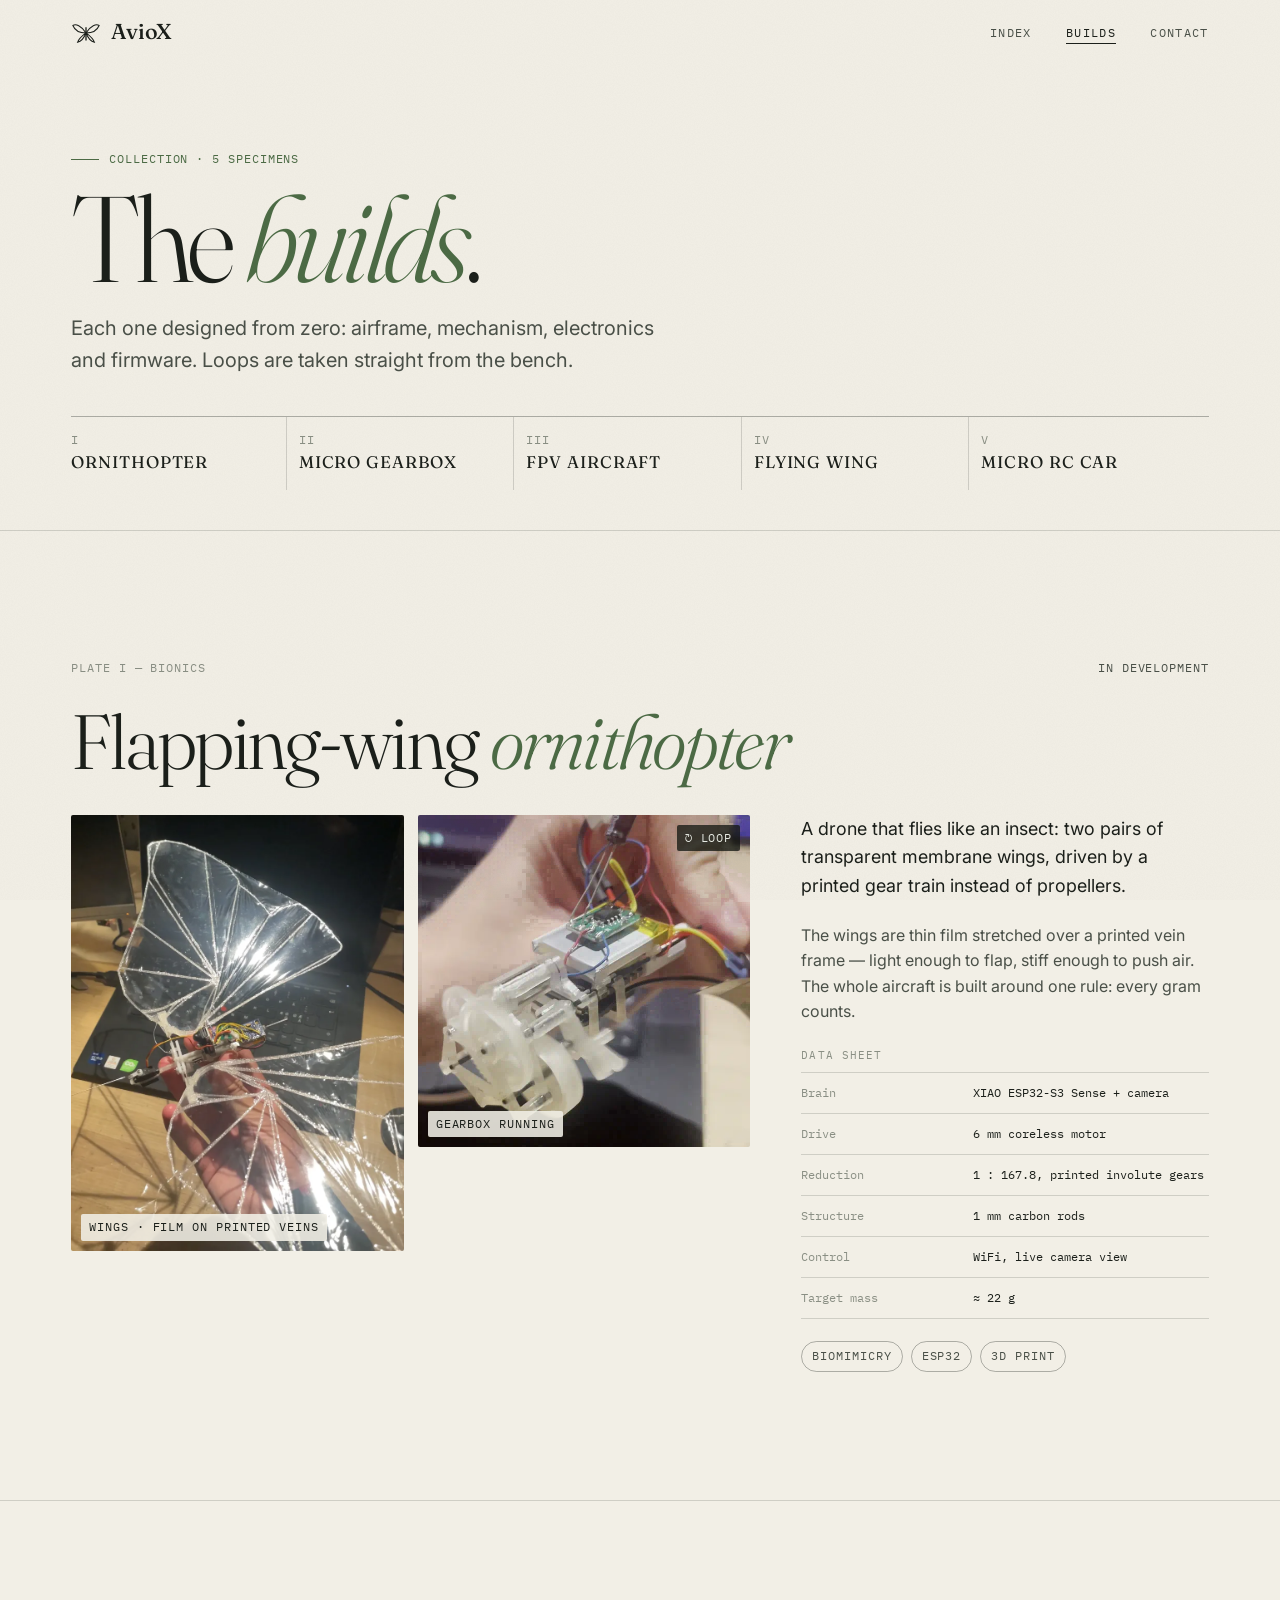
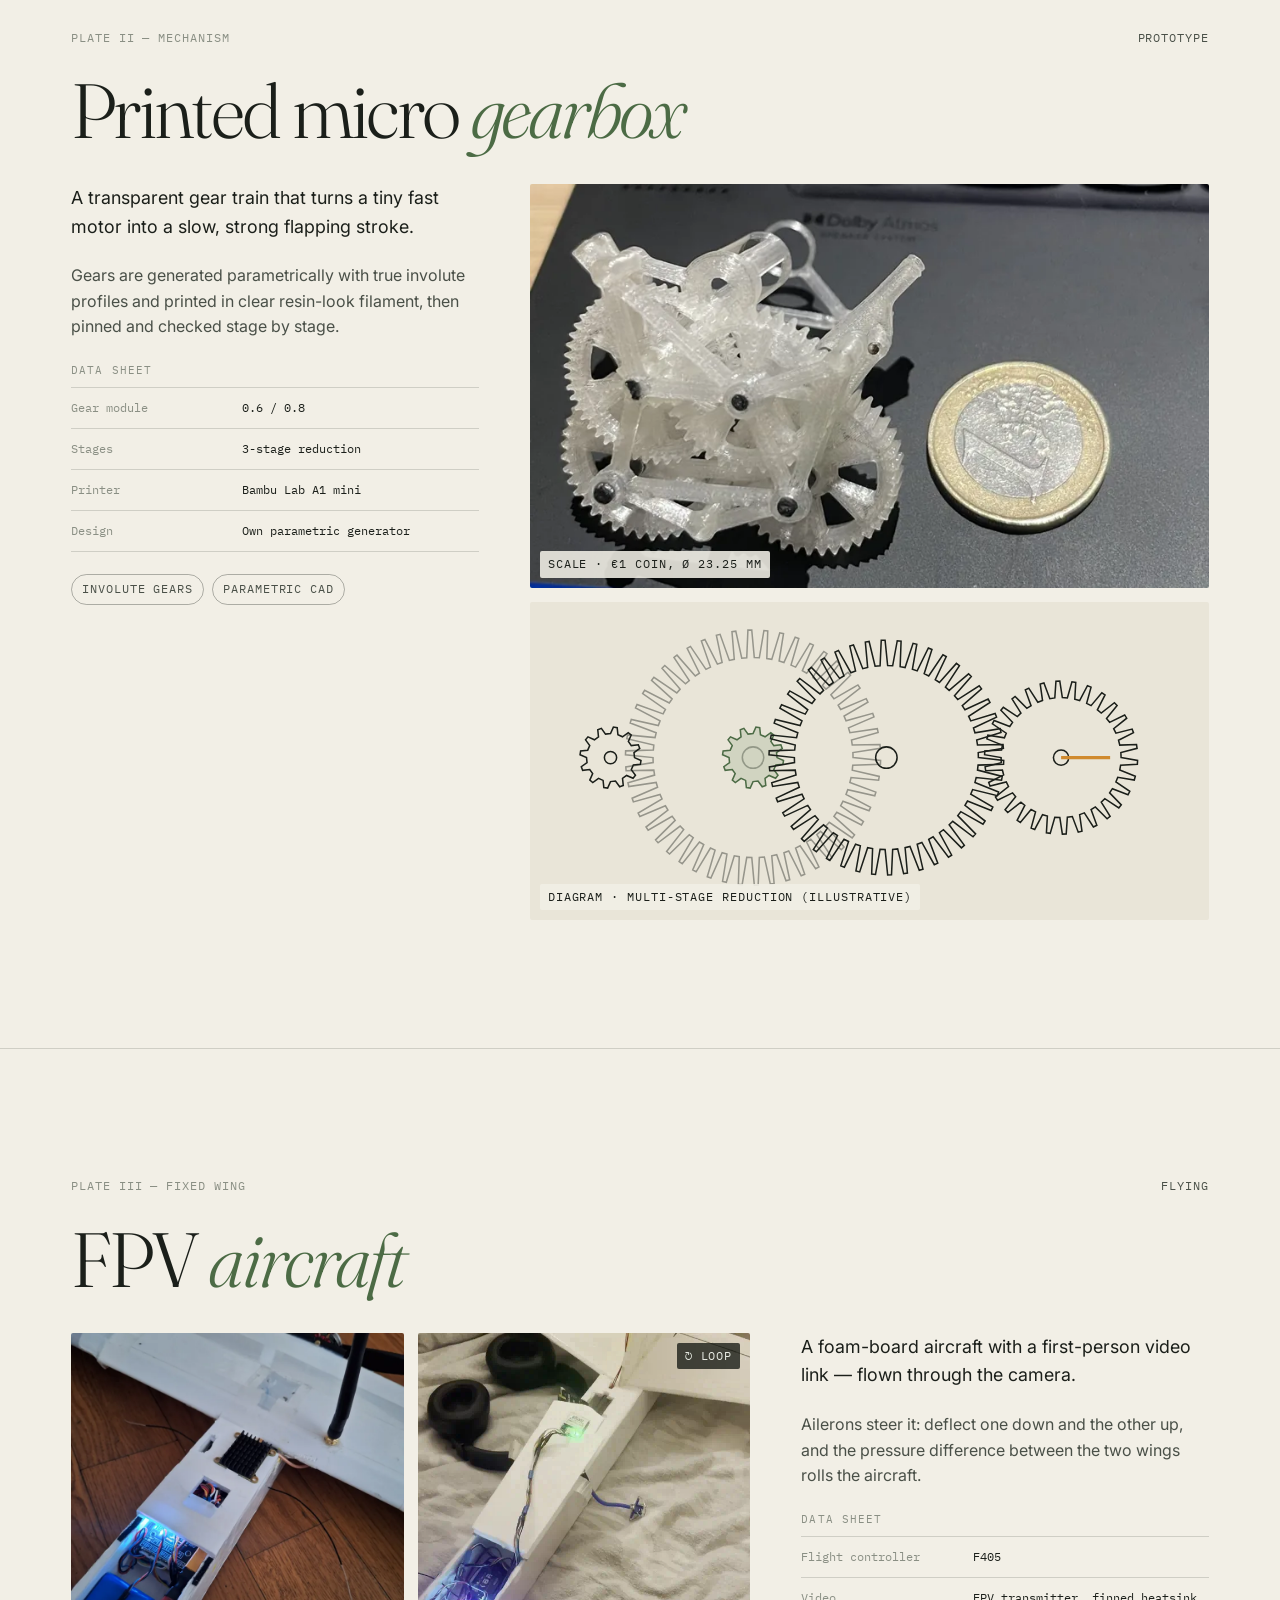
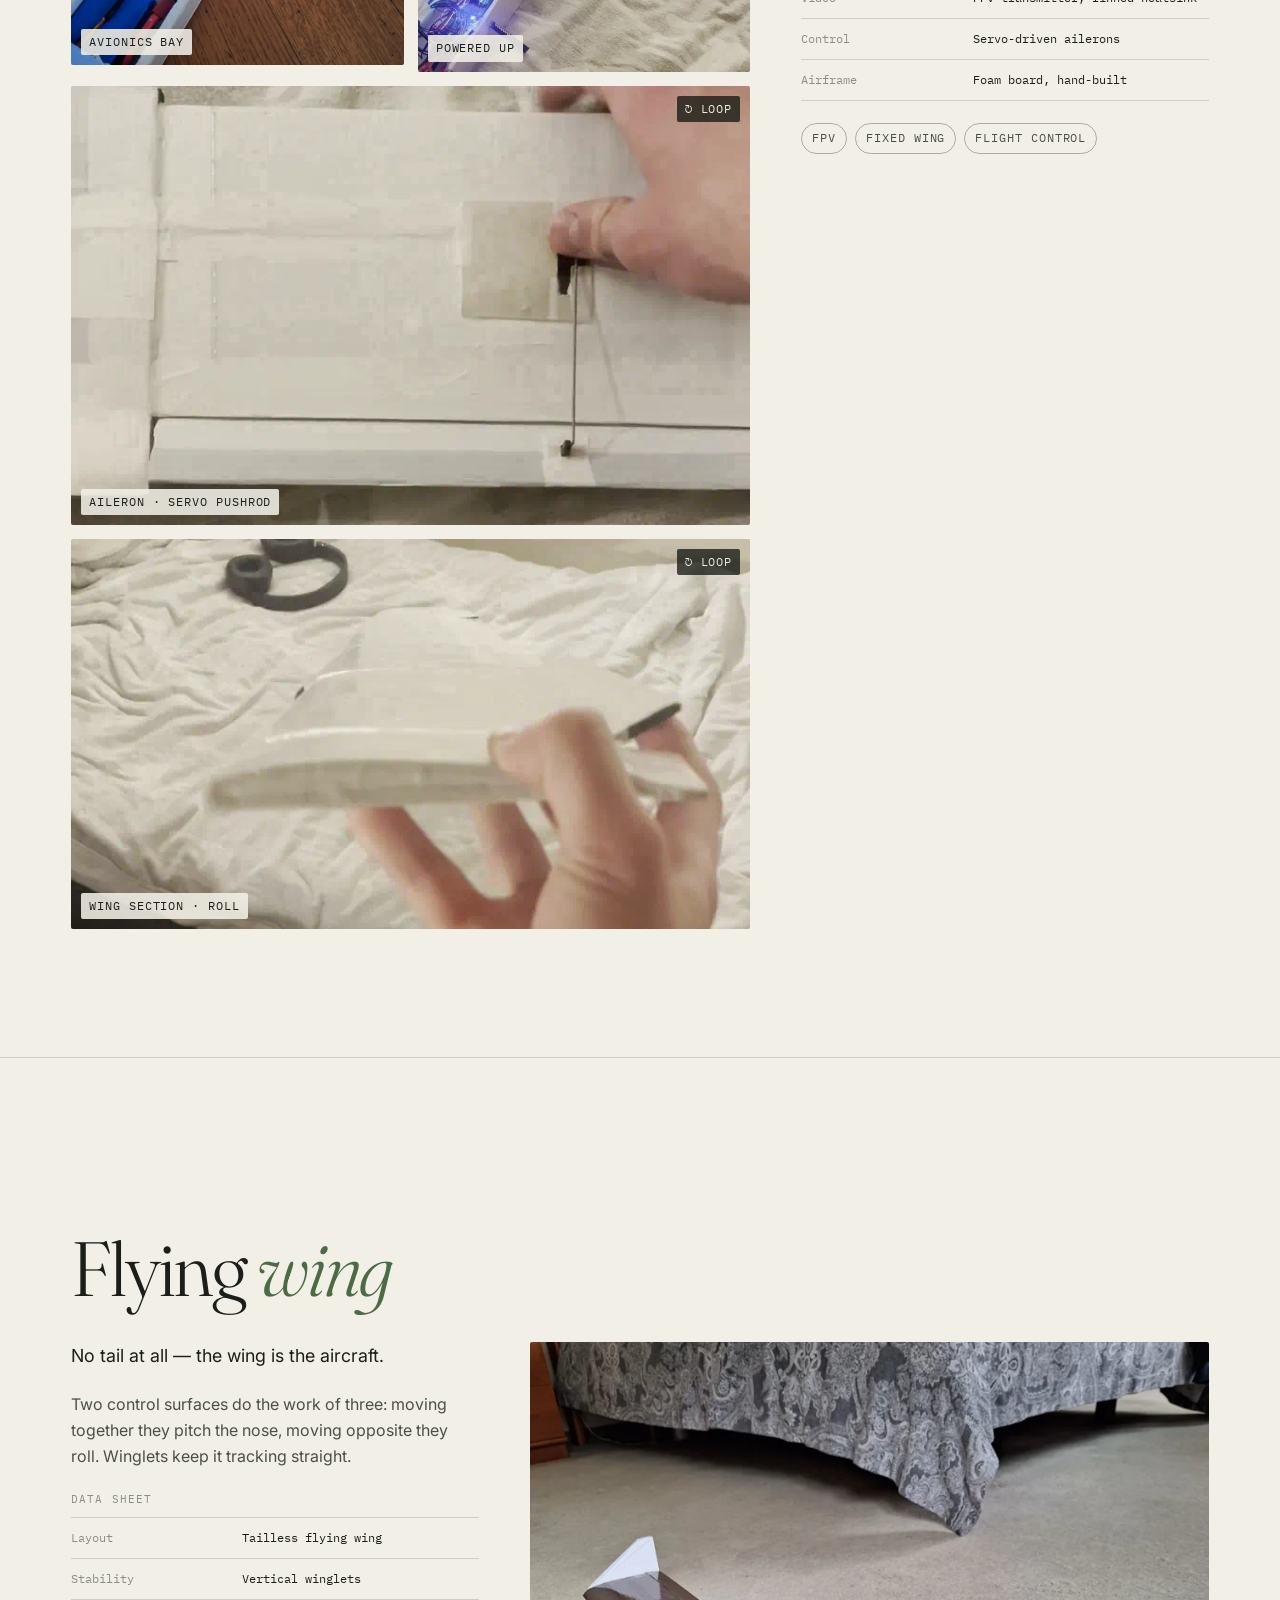
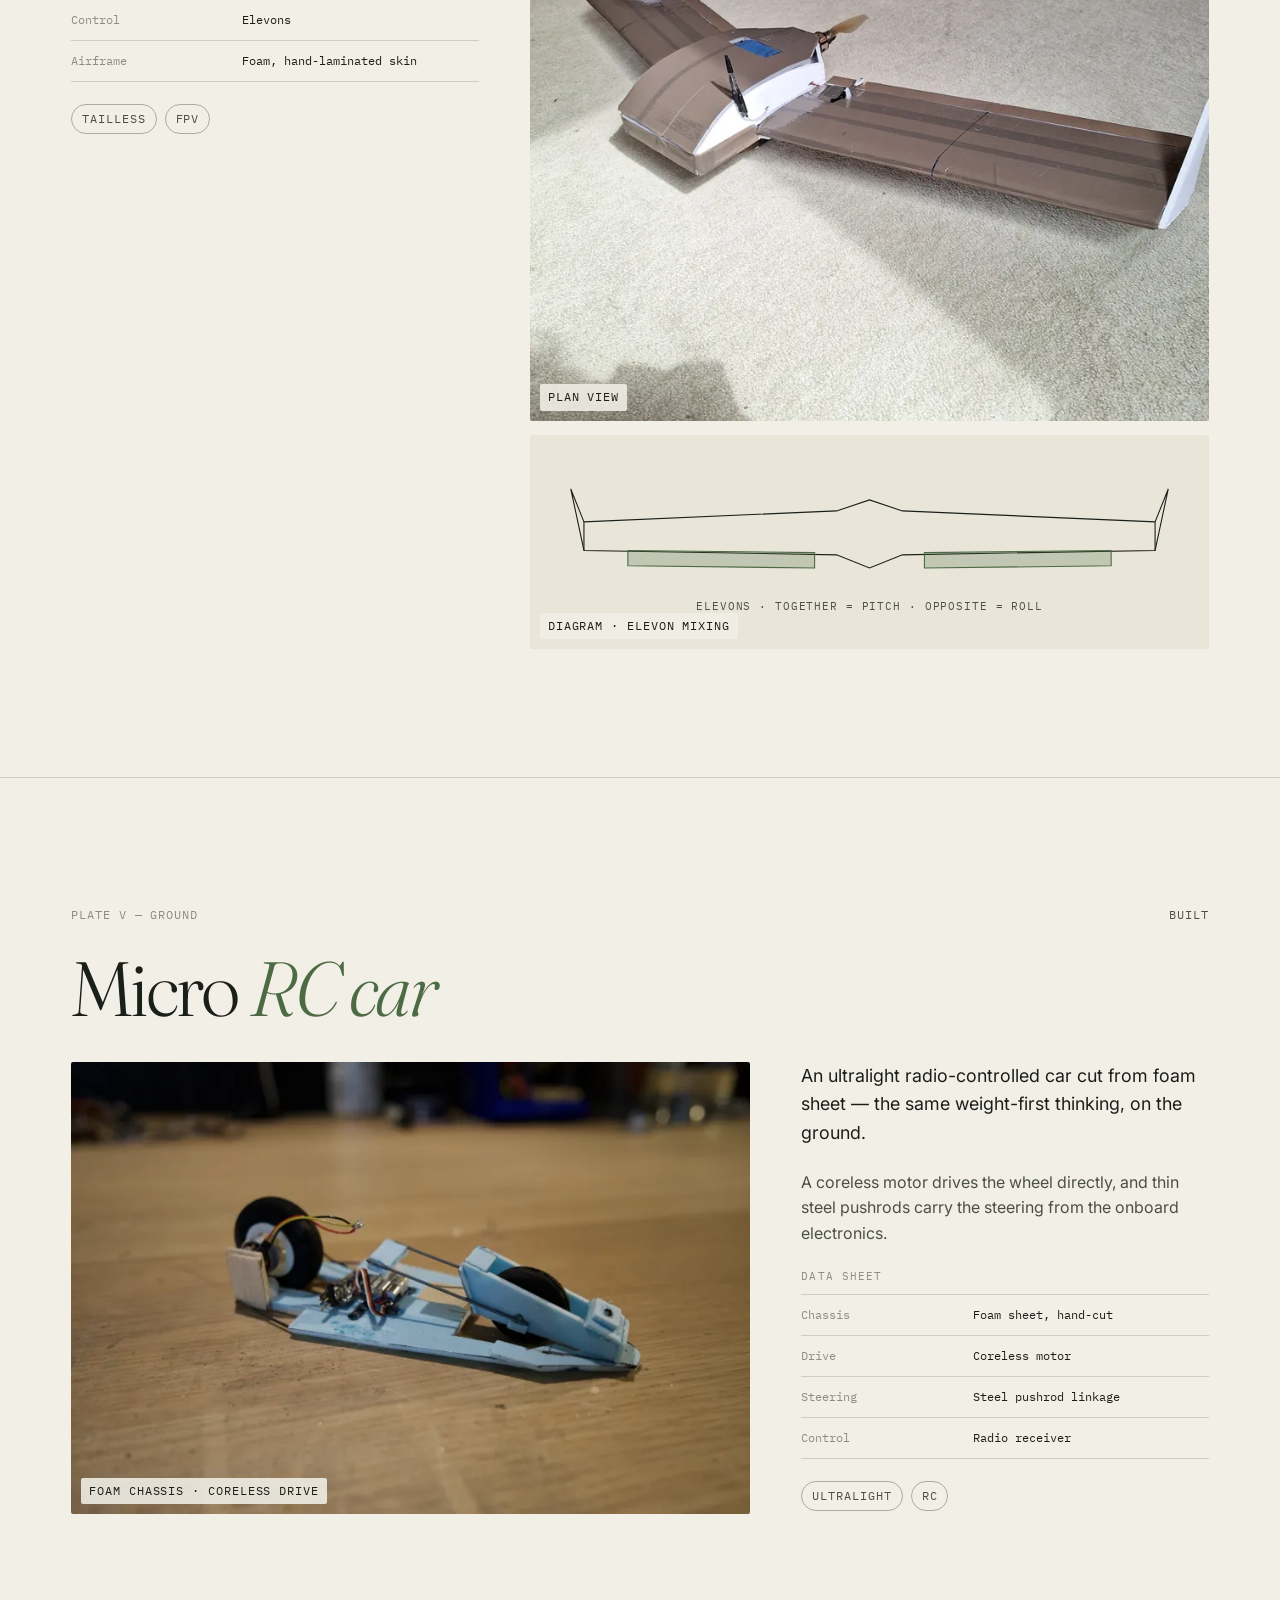
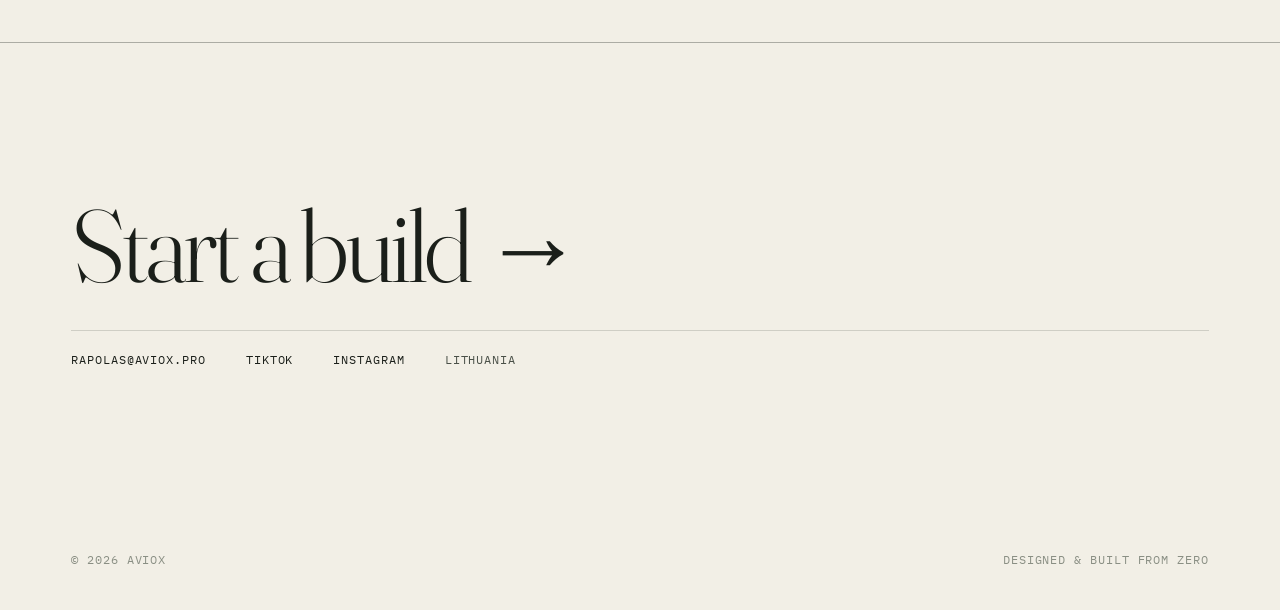
==== commit 25fdb687: "Contact email: avioxstudio@gmail.com -> rapolas@aviox.pro Co-Authored-By: Claude Opus 5.5 <noreply@a" ====
--- a/builds.html
+++ b/builds.html
@@ -241,9 +241,9 @@
 
   <section class="band contact" id="contact">
     <div class="wrap">
-      <h2 class="rv"><a href="mailto:avioxstudio@gmail.com">Start a build →</a></h2>
+      <h2 class="rv"><a href="mailto:rapolas@aviox.pro">Start a build →</a></h2>
       <div class="contact-row mono rv">
-        <a href="mailto:avioxstudio@gmail.com">avioxstudio@gmail.com</a>
+        <a href="mailto:rapolas@aviox.pro">rapolas@aviox.pro</a>
         <a href="https://www.tiktok.com/@www.aviox.lt" rel="me noopener" target="_blank">TikTok</a>
         <a href="https://www.instagram.com/avio_x_ig/" rel="me noopener" target="_blank">Instagram</a>
         <span class="muted">Lithuania</span>
